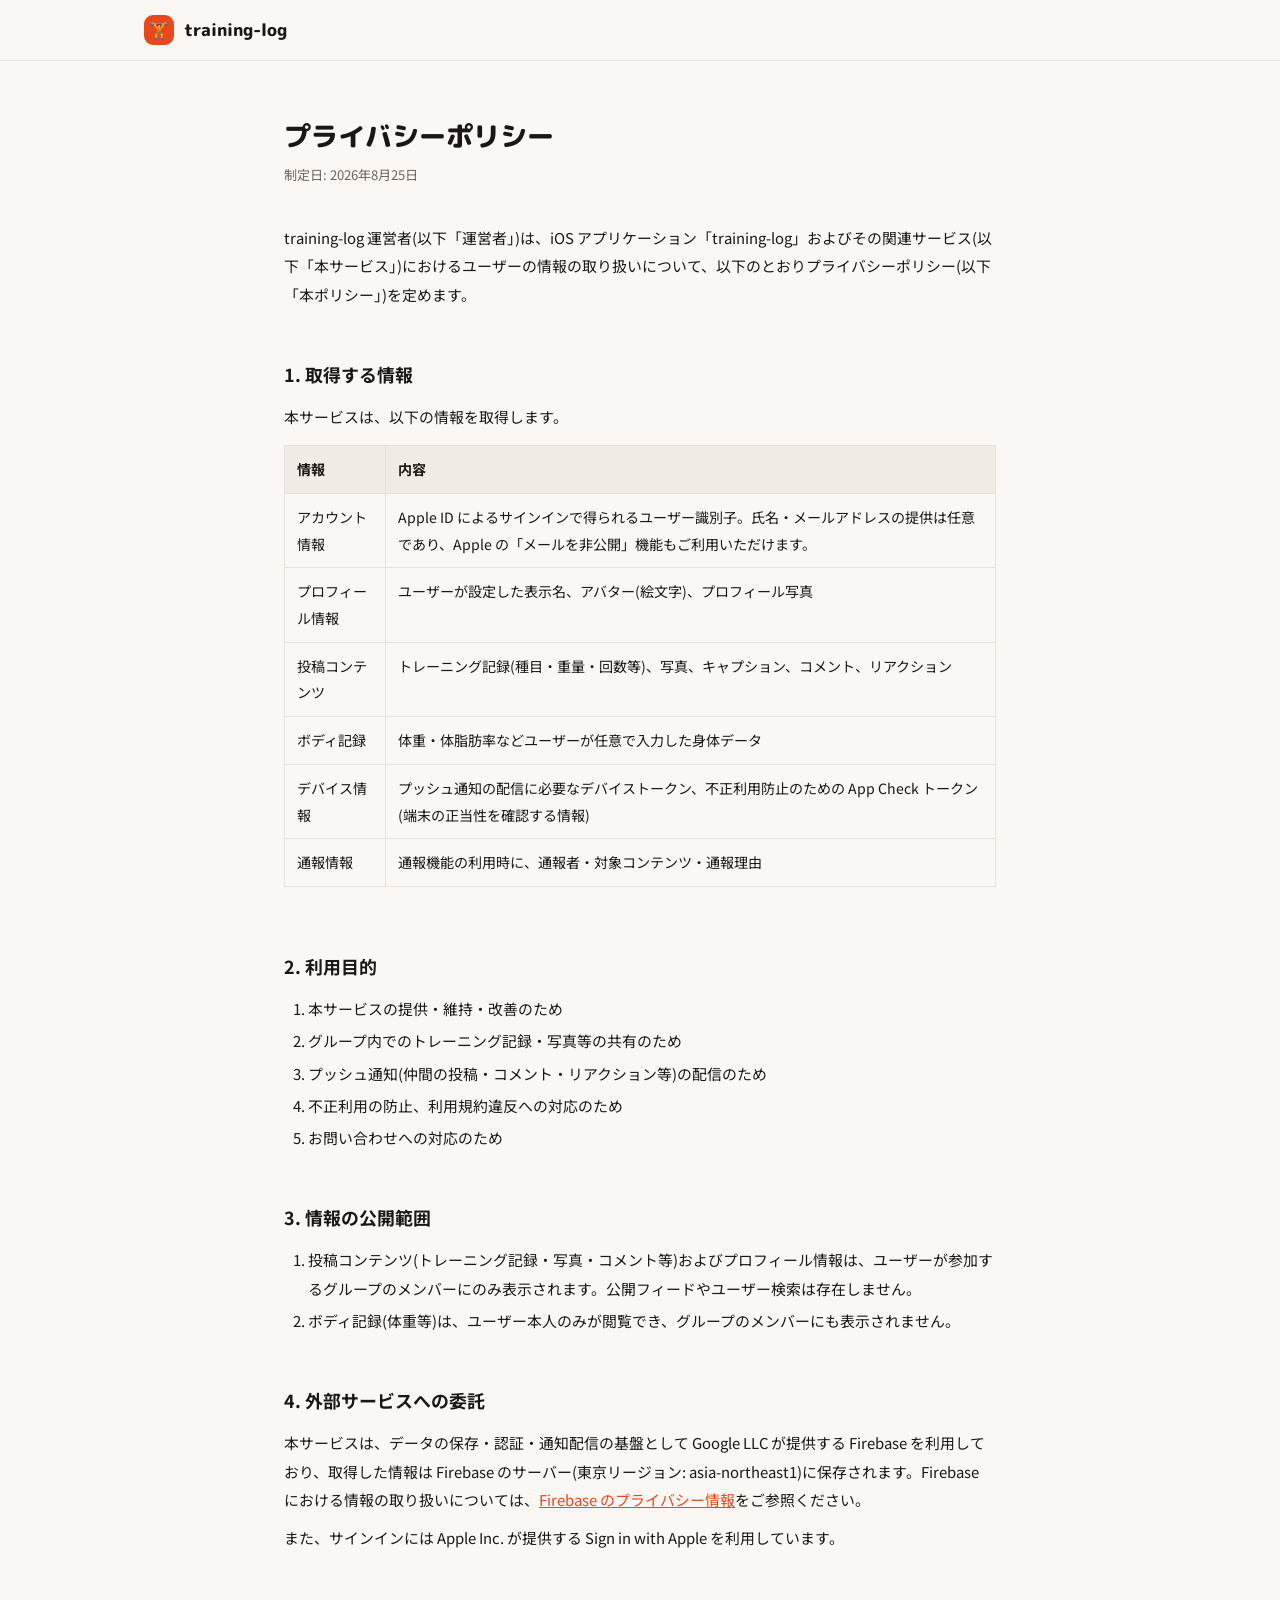
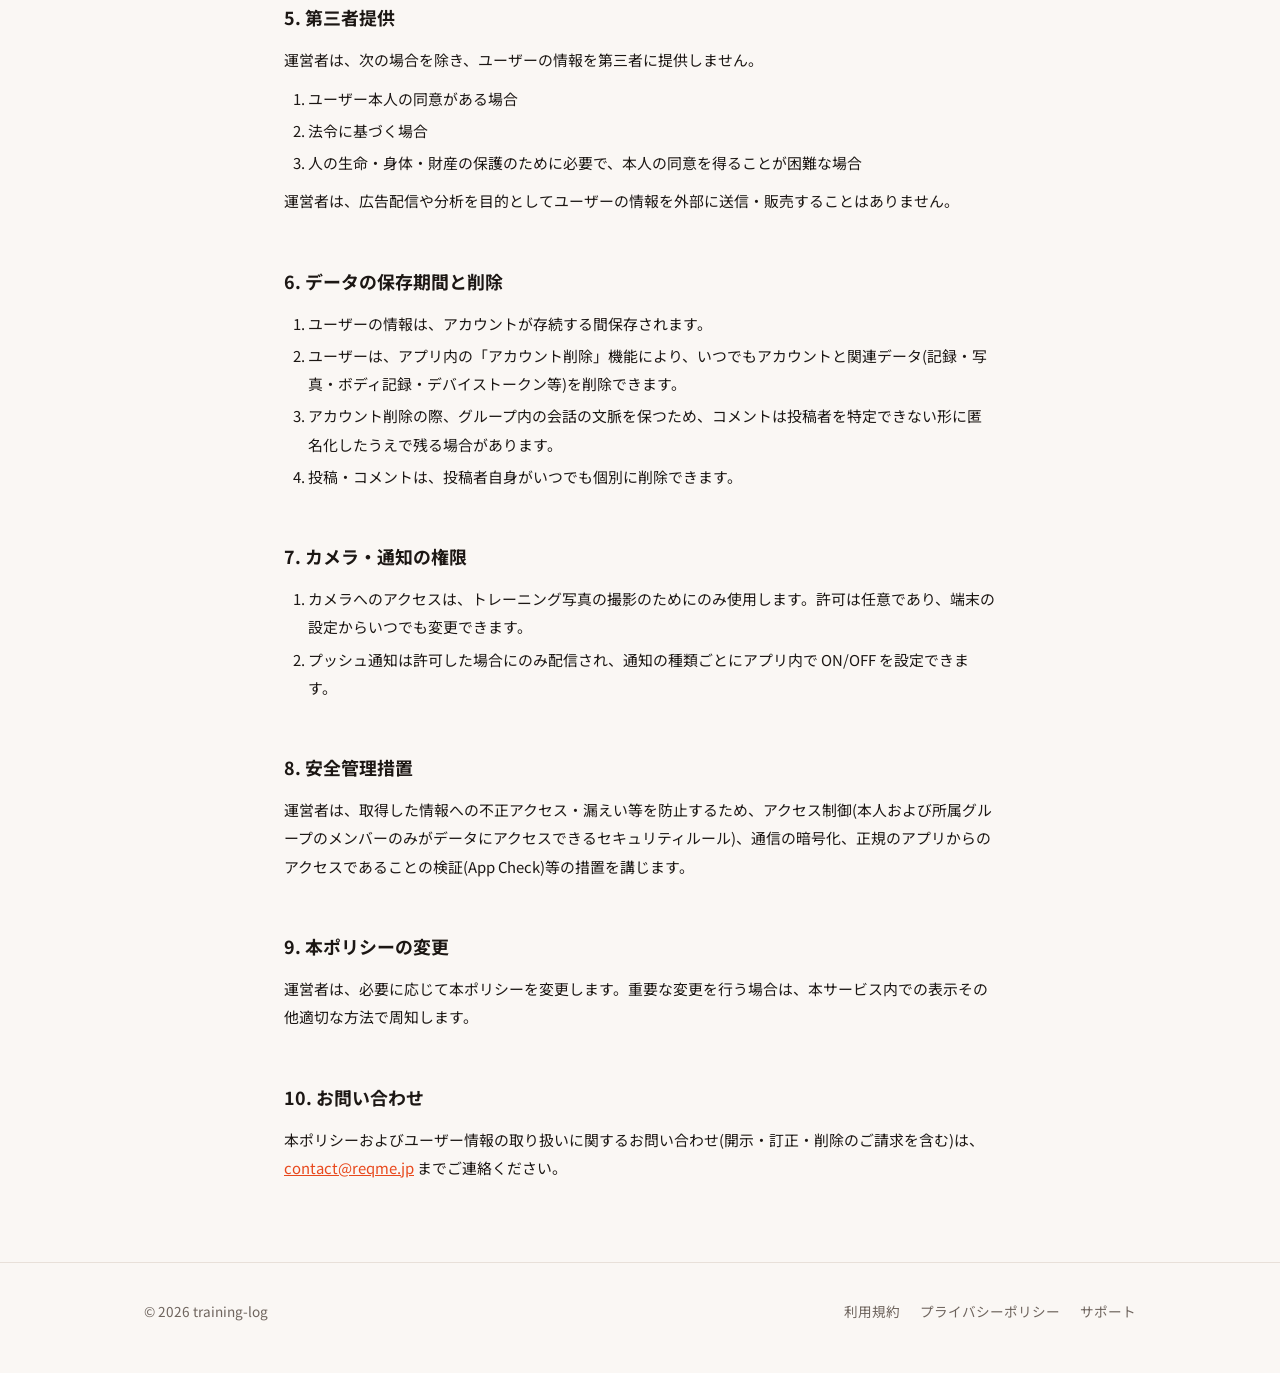
==== privacy.html @ 5a1de914 "training-log マーケティングサイト(LP・利用規約・プライバシーポリシー・サポート) Co-Authored-By: Claude Fable 5 <noreply@anthropic.c" ====
<!DOCTYPE html>
<html lang="ja">
<head>
<meta charset="UTF-8">
<meta name="viewport" content="width=device-width, initial-scale=1.0">
<title>プライバシーポリシー — training-log</title>
<meta name="robots" content="noindex">
<link rel="preconnect" href="https://fonts.googleapis.com">
<link rel="preconnect" href="https://fonts.gstatic.com" crossorigin>
<link rel="stylesheet" href="https://fonts.googleapis.com/css2?family=M+PLUS+Rounded+1c:wght@700;800&family=Noto+Sans+JP:wght@400;500;700&display=swap">
<link rel="stylesheet" href="assets/style.css">
<link rel="icon" href="data:image/svg+xml,<svg xmlns='http://www.w3.org/2000/svg' viewBox='0 0 100 100'><text y='.9em' font-size='90'>🔥</text></svg>">
</head>
<body>

<header class="site-header">
  <div class="wrap">
    <a class="brand" href="./">
      <span class="brand-mark">🏋️</span>
      training-log
    </a>
  </div>
</header>

<main class="doc">
  <h1 class="display">プライバシーポリシー</h1>
  <p class="doc-date">制定日: 2026年8月25日</p>

  <p>training-log 運営者(以下「運営者」)は、iOS アプリケーション「training-log」およびその関連サービス(以下「本サービス」)におけるユーザーの情報の取り扱いについて、以下のとおりプライバシーポリシー(以下「本ポリシー」)を定めます。</p>

  <h2>1. 取得する情報</h2>
  <p>本サービスは、以下の情報を取得します。</p>
  <div class="table-scroll">
    <table>
      <tr><th>情報</th><th>内容</th></tr>
      <tr><td>アカウント情報</td><td>Apple ID によるサインインで得られるユーザー識別子。氏名・メールアドレスの提供は任意であり、Apple の「メールを非公開」機能もご利用いただけます。</td></tr>
      <tr><td>プロフィール情報</td><td>ユーザーが設定した表示名、アバター(絵文字)、プロフィール写真</td></tr>
      <tr><td>投稿コンテンツ</td><td>トレーニング記録(種目・重量・回数等)、写真、キャプション、コメント、リアクション</td></tr>
      <tr><td>ボディ記録</td><td>体重・体脂肪率などユーザーが任意で入力した身体データ</td></tr>
      <tr><td>デバイス情報</td><td>プッシュ通知の配信に必要なデバイストークン、不正利用防止のための App Check トークン(端末の正当性を確認する情報)</td></tr>
      <tr><td>通報情報</td><td>通報機能の利用時に、通報者・対象コンテンツ・通報理由</td></tr>
    </table>
  </div>

  <h2>2. 利用目的</h2>
  <ol>
    <li>本サービスの提供・維持・改善のため</li>
    <li>グループ内でのトレーニング記録・写真等の共有のため</li>
    <li>プッシュ通知(仲間の投稿・コメント・リアクション等)の配信のため</li>
    <li>不正利用の防止、利用規約違反への対応のため</li>
    <li>お問い合わせへの対応のため</li>
  </ol>

  <h2>3. 情報の公開範囲</h2>
  <ol>
    <li>投稿コンテンツ(トレーニング記録・写真・コメント等)およびプロフィール情報は、ユーザーが参加するグループのメンバーにのみ表示されます。公開フィードやユーザー検索は存在しません。</li>
    <li>ボディ記録(体重等)は、ユーザー本人のみが閲覧でき、グループのメンバーにも表示されません。</li>
  </ol>

  <h2>4. 外部サービスへの委託</h2>
  <p>本サービスは、データの保存・認証・通知配信の基盤として Google LLC が提供する Firebase を利用しており、取得した情報は Firebase のサーバー(東京リージョン: asia-northeast1)に保存されます。Firebase における情報の取り扱いについては、<a href="https://firebase.google.com/support/privacy" target="_blank" rel="noopener">Firebase のプライバシー情報</a>をご参照ください。</p>
  <p>また、サインインには Apple Inc. が提供する Sign in with Apple を利用しています。</p>

  <h2>5. 第三者提供</h2>
  <p>運営者は、次の場合を除き、ユーザーの情報を第三者に提供しません。</p>
  <ol>
    <li>ユーザー本人の同意がある場合</li>
    <li>法令に基づく場合</li>
    <li>人の生命・身体・財産の保護のために必要で、本人の同意を得ることが困難な場合</li>
  </ol>
  <p>運営者は、広告配信や分析を目的としてユーザーの情報を外部に送信・販売することはありません。</p>

  <h2>6. データの保存期間と削除</h2>
  <ol>
    <li>ユーザーの情報は、アカウントが存続する間保存されます。</li>
    <li>ユーザーは、アプリ内の「アカウント削除」機能により、いつでもアカウントと関連データ(記録・写真・ボディ記録・デバイストークン等)を削除できます。</li>
    <li>アカウント削除の際、グループ内の会話の文脈を保つため、コメントは投稿者を特定できない形に匿名化したうえで残る場合があります。</li>
    <li>投稿・コメントは、投稿者自身がいつでも個別に削除できます。</li>
  </ol>

  <h2>7. カメラ・通知の権限</h2>
  <ol>
    <li>カメラへのアクセスは、トレーニング写真の撮影のためにのみ使用します。許可は任意であり、端末の設定からいつでも変更できます。</li>
    <li>プッシュ通知は許可した場合にのみ配信され、通知の種類ごとにアプリ内で ON/OFF を設定できます。</li>
  </ol>

  <h2>8. 安全管理措置</h2>
  <p>運営者は、取得した情報への不正アクセス・漏えい等を防止するため、アクセス制御(本人および所属グループのメンバーのみがデータにアクセスできるセキュリティルール)、通信の暗号化、正規のアプリからのアクセスであることの検証(App Check)等の措置を講じます。</p>

  <h2>9. 本ポリシーの変更</h2>
  <p>運営者は、必要に応じて本ポリシーを変更します。重要な変更を行う場合は、本サービス内での表示その他適切な方法で周知します。</p>

  <h2>10. お問い合わせ</h2>
  <p>本ポリシーおよびユーザー情報の取り扱いに関するお問い合わせ(開示・訂正・削除のご請求を含む)は、<a href="mailto:contact@reqme.jp">contact@reqme.jp</a> までご連絡ください。</p>
</main>

<footer class="site-footer">
  <div class="wrap">
    <span>© 2026 training-log</span>
    <nav class="footer-links" aria-label="フッター">
      <a href="terms.html">利用規約</a>
      <a href="privacy.html">プライバシーポリシー</a>
      <a href="support.html">サポート</a>
    </nav>
  </div>
</footer>

</body>
</html>
---- assets/style.css ----
/* training-log site — shared styles
   Palette: 温かみのあるニュートラル + 炎のオレンジ(継続の🔥)を一点投入 */
:root {
  --bg: #FAF7F4;
  --surface: #FFFFFF;
  --surface-hi: #F1EBE5;
  --ink: #1C1714;
  --muted: #6E645D;
  --line: #E8E0D9;
  --ember: #E8481C;
  --ember-soft: #FBE9E2;
  --shadow: 0 2px 24px rgba(28, 23, 20, 0.08);
}
@media (prefers-color-scheme: dark) {
  :root:not([data-theme="light"]) {
    --bg: #141110;
    --surface: #1E1917;
    --surface-hi: #292220;
    --ink: #F5EFE9;
    --muted: #A69B92;
    --line: #2E2724;
    --ember: #FF6A3D;
    --ember-soft: #33201A;
    --shadow: 0 2px 24px rgba(0, 0, 0, 0.35);
  }
}
:root[data-theme="dark"] {
  --bg: #141110;
  --surface: #1E1917;
  --surface-hi: #292220;
  --ink: #F5EFE9;
  --muted: #A69B92;
  --line: #2E2724;
  --ember: #FF6A3D;
  --ember-soft: #33201A;
  --shadow: 0 2px 24px rgba(0, 0, 0, 0.35);
}

* { margin: 0; padding: 0; box-sizing: border-box; }
html { scroll-behavior: smooth; }
@media (prefers-reduced-motion: reduce) {
  html { scroll-behavior: auto; }
  *, *::before, *::after { animation: none !important; transition: none !important; }
}

body {
  background: var(--bg);
  color: var(--ink);
  font-family: "Noto Sans JP", "Hiragino Sans", "Yu Gothic", sans-serif;
  font-size: 16px;
  line-height: 1.9;
  -webkit-font-smoothing: antialiased;
}

.display {
  font-family: "M PLUS Rounded 1c", "Hiragino Maru Gothic ProN", "Noto Sans JP", sans-serif;
  font-weight: 800;
  line-height: 1.4;
  text-wrap: balance;
}

.wrap { max-width: 1040px; margin: 0 auto; padding: 0 24px; }

/* ---- header ---- */
.site-header {
  position: sticky; top: 0; z-index: 10;
  background: color-mix(in srgb, var(--bg) 88%, transparent);
  backdrop-filter: blur(12px);
  border-bottom: 1px solid var(--line);
}
.site-header .wrap {
  display: flex; align-items: center; justify-content: space-between;
  height: 60px;
}
.brand {
  display: flex; align-items: center; gap: 10px;
  font-family: "M PLUS Rounded 1c", sans-serif;
  font-weight: 800; font-size: 1.05rem;
  color: var(--ink); text-decoration: none;
}
.brand-mark {
  width: 30px; height: 30px; border-radius: 9px;
  background: var(--ember); color: #FFF;
  display: grid; place-items: center; font-size: 16px;
}
.site-nav { display: flex; gap: 22px; }
.site-nav a {
  color: var(--muted); text-decoration: none;
  font-size: 0.88rem; font-weight: 500;
}
.site-nav a:hover, .site-nav a:focus-visible { color: var(--ember); }
a:focus-visible { outline: 2px solid var(--ember); outline-offset: 3px; border-radius: 4px; }

/* ---- hero ---- */
.hero { padding: 72px 0 40px; overflow: hidden; }
.hero .wrap {
  display: grid; grid-template-columns: 1fr 340px;
  gap: 48px; align-items: center;
}
.hero-eyebrow {
  display: inline-flex; align-items: center; gap: 8px;
  background: var(--ember-soft); color: var(--ember);
  font-size: 0.8rem; font-weight: 700;
  padding: 6px 14px; border-radius: 999px;
  margin-bottom: 20px;
}
.hero h1 {
  font-size: clamp(2rem, 5vw, 3.1rem);
  letter-spacing: 0.01em;
  margin-bottom: 18px;
}
.hero h1 .em { color: var(--ember); }
.hero-lead {
  color: var(--muted); max-width: 34em;
  margin-bottom: 28px;
}
.hero-cta { display: flex; align-items: center; gap: 16px; flex-wrap: wrap; }
.badge-soon {
  display: inline-flex; flex-direction: column; justify-content: center;
  border: 1.5px solid var(--ink); border-radius: 12px;
  padding: 8px 18px; line-height: 1.3;
}
.badge-soon .small { font-size: 0.68rem; color: var(--muted); }
.badge-soon .big { font-weight: 700; font-size: 1.02rem; }
.hero-note { font-size: 0.8rem; color: var(--muted); }

/* ---- phone mockup ---- */
.phone {
  width: 300px; margin: 0 auto;
  background: var(--surface);
  border: 1px solid var(--line);
  border-radius: 40px;
  padding: 18px 14px 22px;
  box-shadow: var(--shadow);
}
.phone-top {
  display: flex; justify-content: space-between; align-items: center;
  padding: 2px 8px 12px;
}
.streak-chip {
  display: inline-flex; align-items: center; gap: 4px;
  background: var(--ember-soft); color: var(--ember);
  font-weight: 800; font-size: 0.78rem;
  font-family: "M PLUS Rounded 1c", sans-serif;
  padding: 4px 10px; border-radius: 999px;
}
.phone-title { font-weight: 700; font-size: 0.85rem; color: var(--muted); }
.feed-card {
  background: var(--surface-hi);
  border-radius: 18px; padding: 12px;
}
.feed-head { display: flex; align-items: center; gap: 8px; margin-bottom: 10px; }
.feed-avatar {
  width: 32px; height: 32px; border-radius: 50%;
  background: var(--surface); border: 1px solid var(--line);
  display: grid; place-items: center; font-size: 16px;
}
.feed-name { font-weight: 700; font-size: 0.82rem; line-height: 1.3; }
.feed-time { font-size: 0.68rem; color: var(--muted); }
.feed-photo {
  border-radius: 12px; height: 150px;
  background: linear-gradient(140deg, #2E2724 0%, #4A3A31 55%, #6E4A35 100%);
  display: grid; place-items: center;
  color: #F5EFE9; font-size: 40px;
  margin-bottom: 10px;
}
.feed-menu { display: flex; flex-wrap: wrap; gap: 6px; margin-bottom: 10px; }
.chip {
  background: var(--surface); border: 1px solid var(--line);
  font-size: 0.68rem; font-weight: 600;
  padding: 3px 9px; border-radius: 999px;
  font-variant-numeric: tabular-nums;
}
.feed-foot { display: flex; gap: 14px; font-size: 0.78rem; color: var(--muted); }
.feed-foot .like { color: var(--ember); font-weight: 700; }

/* ---- sections ---- */
.section { padding: 64px 0; }
.section + .section { border-top: 1px solid var(--line); }
.section-eyebrow {
  color: var(--ember); font-weight: 800; font-size: 0.8rem;
  letter-spacing: 0.12em; text-transform: uppercase;
  font-family: "M PLUS Rounded 1c", sans-serif;
  margin-bottom: 10px;
}
.section h2 { font-size: clamp(1.4rem, 3vw, 1.9rem); margin-bottom: 14px; }
.section-lead { color: var(--muted); max-width: 40em; margin-bottom: 36px; }

.cards { display: grid; grid-template-columns: repeat(3, 1fr); gap: 20px; }
.card {
  background: var(--surface); border: 1px solid var(--line);
  border-radius: 18px; padding: 26px 22px;
}
.card-icon {
  width: 44px; height: 44px; border-radius: 13px;
  background: var(--ember-soft);
  display: grid; place-items: center; font-size: 22px;
  margin-bottom: 14px;
}
.card h3 { font-size: 1.02rem; margin-bottom: 8px; }
.card p { font-size: 0.88rem; color: var(--muted); line-height: 1.8; }

.feature-list { display: grid; grid-template-columns: repeat(2, 1fr); gap: 14px 28px; }
.feature {
  display: flex; gap: 12px; align-items: flex-start;
  background: var(--surface); border: 1px solid var(--line);
  border-radius: 14px; padding: 16px 18px;
}
.feature .f-icon { font-size: 20px; line-height: 1.6; }
.feature h4 { font-size: 0.92rem; margin-bottom: 2px; }
.feature p { font-size: 0.82rem; color: var(--muted); line-height: 1.7; }

/* ---- philosophy ---- */
.philosophy {
  background: var(--surface);
  border: 1px solid var(--line);
  border-radius: 24px;
  padding: 44px 40px;
  display: grid; grid-template-columns: 1fr 1fr; gap: 36px;
}
.philosophy h2 { margin-bottom: 14px; }
.philosophy p { color: var(--muted); font-size: 0.92rem; }
.no-list { list-style: none; display: grid; gap: 10px; }
.no-list li {
  display: flex; gap: 10px; align-items: baseline;
  font-size: 0.92rem; font-weight: 500;
}
.no-list .x { color: var(--ember); font-weight: 800; }

/* ---- FAQ ---- */
.faq { max-width: 720px; }
.faq details {
  border-bottom: 1px solid var(--line);
  padding: 4px 0;
}
.faq summary {
  cursor: pointer; font-weight: 700; font-size: 0.95rem;
  padding: 14px 0; list-style: none;
  display: flex; justify-content: space-between; align-items: center; gap: 12px;
}
.faq summary::-webkit-details-marker { display: none; }
.faq summary::after { content: "+"; color: var(--ember); font-weight: 800; font-size: 1.1rem; }
.faq details[open] summary::after { content: "−"; }
.faq .a { color: var(--muted); font-size: 0.9rem; padding: 0 0 16px; }

/* ---- footer ---- */
.site-footer {
  border-top: 1px solid var(--line);
  padding: 36px 0 48px;
  font-size: 0.85rem; color: var(--muted);
}
.site-footer .wrap {
  display: flex; justify-content: space-between; align-items: center;
  gap: 18px; flex-wrap: wrap;
}
.footer-links { display: flex; gap: 20px; flex-wrap: wrap; }
.footer-links a { color: var(--muted); text-decoration: none; }
.footer-links a:hover { color: var(--ember); }

/* ---- doc pages (terms / privacy / support) ---- */
.doc { max-width: 760px; margin: 0 auto; padding: 56px 24px 80px; }
.doc h1 { font-size: 1.7rem; margin-bottom: 8px; }
.doc .doc-date { color: var(--muted); font-size: 0.82rem; margin-bottom: 36px; }
.doc h2 {
  font-size: 1.12rem; margin: 40px 0 12px;
  padding-top: 8px;
}
.doc p, .doc li { font-size: 0.93rem; color: var(--ink); }
.doc p + p { margin-top: 10px; }
.doc ul, .doc ol { padding-left: 1.5em; margin: 10px 0; }
.doc li { margin: 4px 0; }
.doc .muted { color: var(--muted); }
.doc a { color: var(--ember); }
.doc table {
  width: 100%; border-collapse: collapse; margin: 14px 0;
  font-size: 0.88rem;
}
.doc th, .doc td {
  border: 1px solid var(--line); padding: 10px 12px;
  text-align: left; vertical-align: top;
}
.doc th { background: var(--surface-hi); font-weight: 700; white-space: nowrap; }
.table-scroll { overflow-x: auto; }

/* ---- responsive ---- */
@media (max-width: 860px) {
  .hero .wrap { grid-template-columns: 1fr; gap: 40px; }
  .phone { margin: 0 auto; }
  .cards { grid-template-columns: 1fr; }
  .feature-list { grid-template-columns: 1fr; }
  .philosophy { grid-template-columns: 1fr; padding: 32px 24px; }
  .site-nav { display: none; }
}
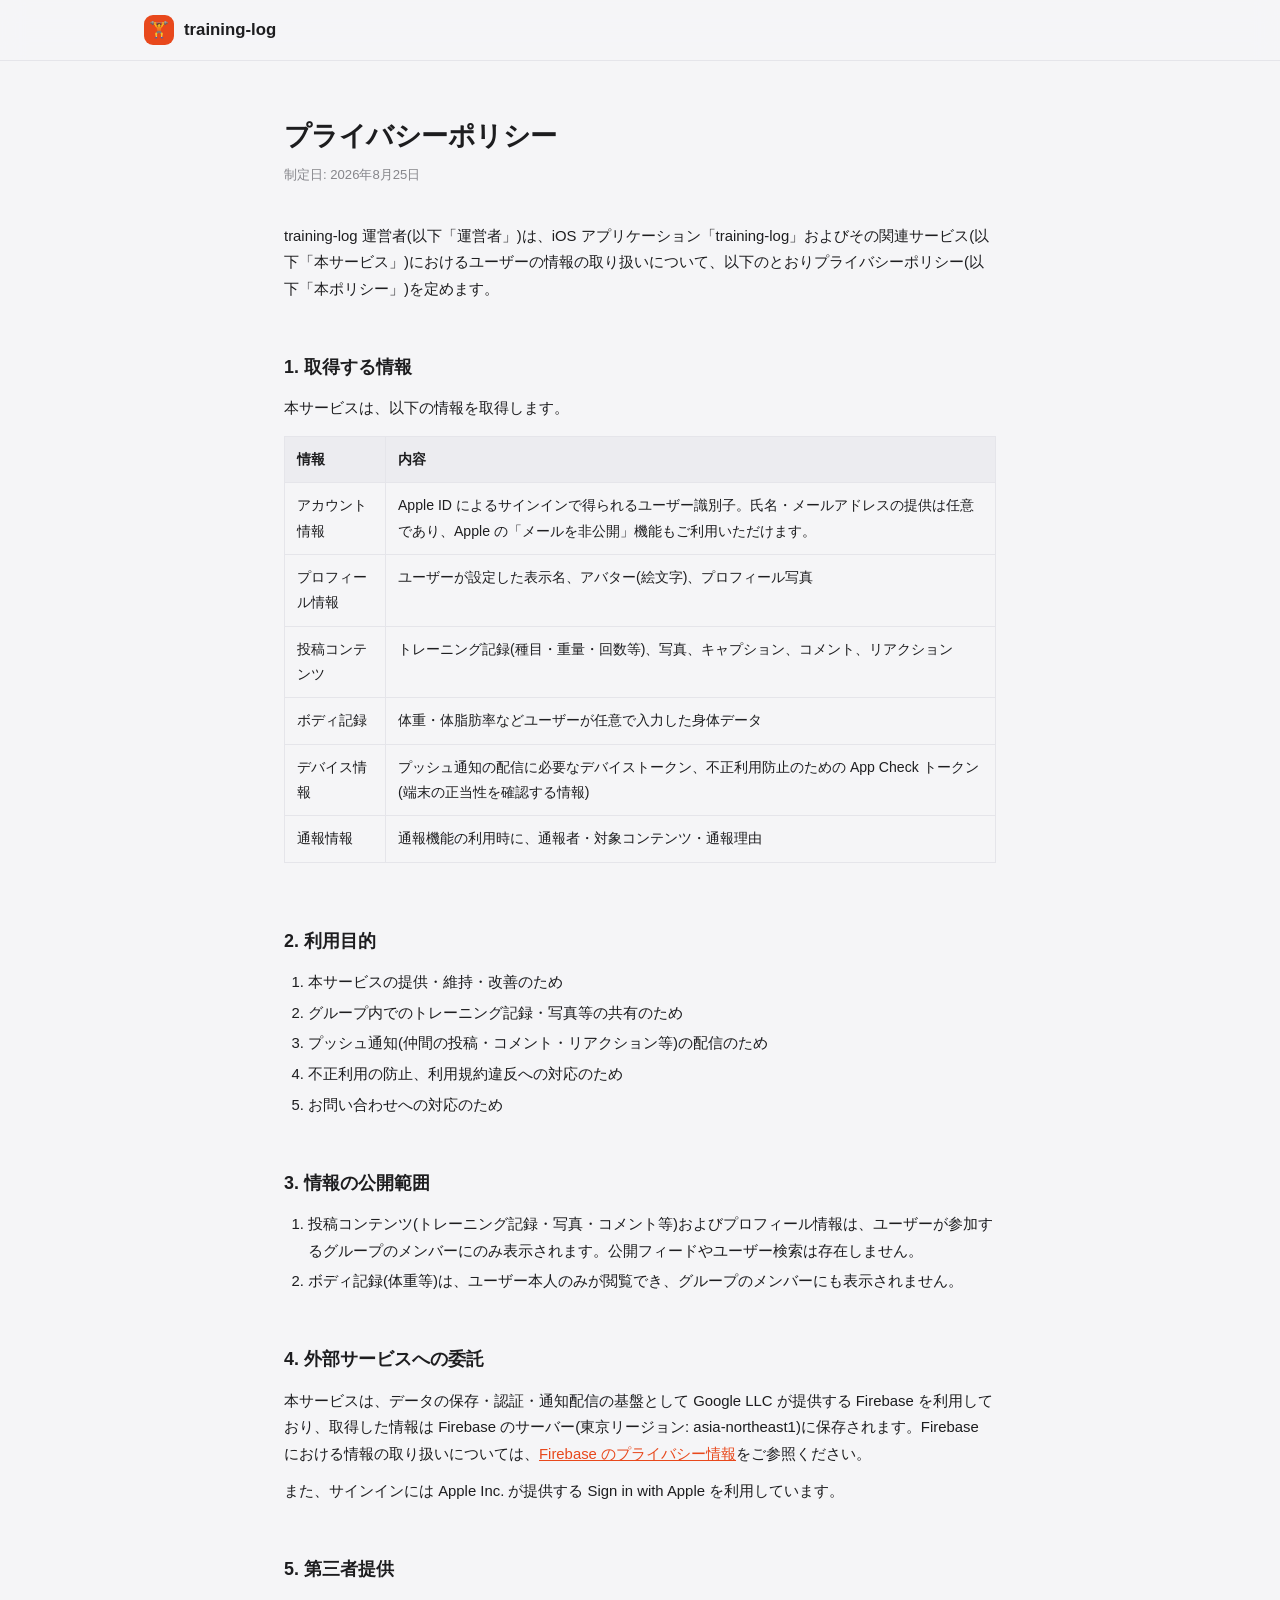
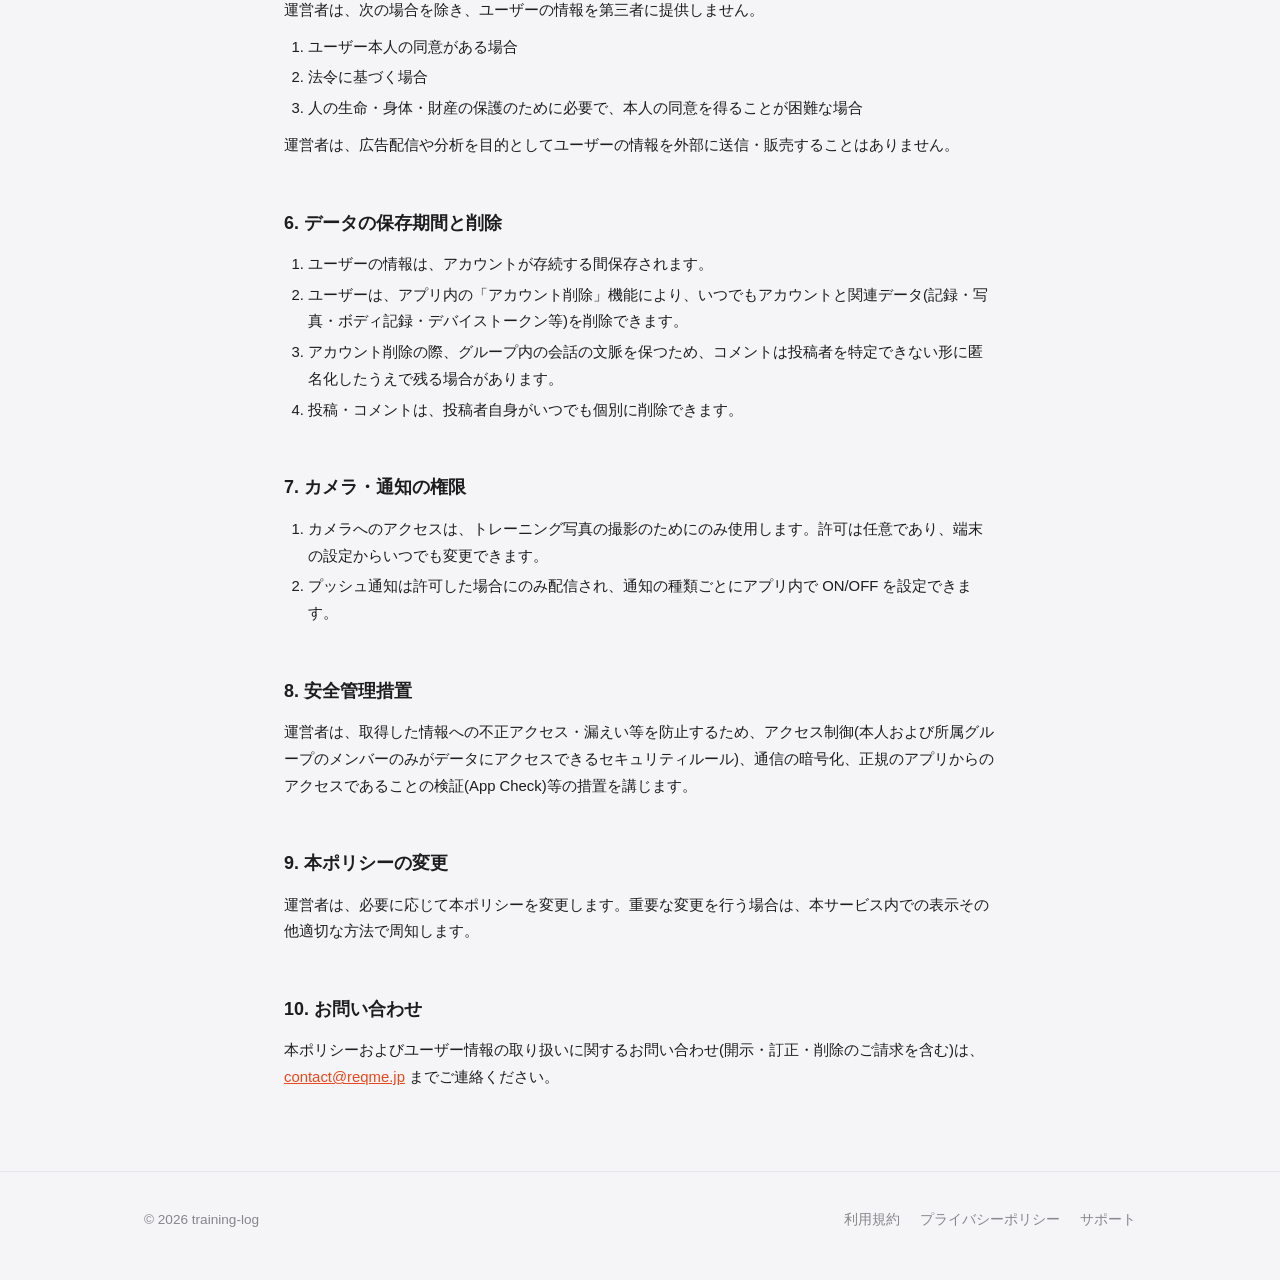
==== commit 5d03e7fa: "LP を pulse-kakeibo 形式のシンプルなサポートハブに変更(マーケティング要素を削除) Co-Authored-By: Claude Fable 5 <noreply@anthropic" ====
--- a/privacy.html
+++ b/privacy.html
@@ -5,11 +5,8 @@
 <meta name="viewport" content="width=device-width, initial-scale=1.0">
 <title>プライバシーポリシー — training-log</title>
 <meta name="robots" content="noindex">
-<link rel="preconnect" href="https://fonts.googleapis.com">
-<link rel="preconnect" href="https://fonts.gstatic.com" crossorigin>
-<link rel="stylesheet" href="https://fonts.googleapis.com/css2?family=M+PLUS+Rounded+1c:wght@700;800&family=Noto+Sans+JP:wght@400;500;700&display=swap">
 <link rel="stylesheet" href="assets/style.css">
-<link rel="icon" href="data:image/svg+xml,<svg xmlns='http://www.w3.org/2000/svg' viewBox='0 0 100 100'><text y='.9em' font-size='90'>🔥</text></svg>">
+<link rel="icon" type="image/png" href="app_icon.png">
 </head>
 <body>
 
--- a/assets/style.css
+++ b/assets/style.css
@@ -1,39 +1,38 @@
-/* training-log site — shared styles
-   Palette: 温かみのあるニュートラル + 炎のオレンジ(継続の🔥)を一点投入 */
+/* training-log site — shared styles (Apple 風ニュートラル + アクセントに炎のオレンジ) */
 :root {
-  --bg: #FAF7F4;
-  --surface: #FFFFFF;
-  --surface-hi: #F1EBE5;
-  --ink: #1C1714;
-  --muted: #6E645D;
-  --line: #E8E0D9;
+  --bg: #f5f5f7;
+  --surface: #ffffff;
+  --surface-hi: #ececf0;
+  --ink: #1d1d1f;
+  --muted: #86868b;
+  --line: #e5e5ea;
   --ember: #E8481C;
-  --ember-soft: #FBE9E2;
-  --shadow: 0 2px 24px rgba(28, 23, 20, 0.08);
+  --ember-soft: #fdeee6;
+  --shadow: 0 1px 3px rgba(0, 0, 0, 0.06);
 }
 @media (prefers-color-scheme: dark) {
   :root:not([data-theme="light"]) {
-    --bg: #141110;
-    --surface: #1E1917;
-    --surface-hi: #292220;
-    --ink: #F5EFE9;
-    --muted: #A69B92;
-    --line: #2E2724;
+    --bg: #161618;
+    --surface: #232326;
+    --surface-hi: #2c2c30;
+    --ink: #f5f5f7;
+    --muted: #98989e;
+    --line: #313135;
     --ember: #FF6A3D;
-    --ember-soft: #33201A;
-    --shadow: 0 2px 24px rgba(0, 0, 0, 0.35);
+    --ember-soft: #3a2a22;
+    --shadow: 0 1px 3px rgba(0, 0, 0, 0.4);
   }
 }
 :root[data-theme="dark"] {
-  --bg: #141110;
-  --surface: #1E1917;
-  --surface-hi: #292220;
-  --ink: #F5EFE9;
-  --muted: #A69B92;
-  --line: #2E2724;
+  --bg: #161618;
+  --surface: #232326;
+  --surface-hi: #2c2c30;
+  --ink: #f5f5f7;
+  --muted: #98989e;
+  --line: #313135;
   --ember: #FF6A3D;
-  --ember-soft: #33201A;
-  --shadow: 0 2px 24px rgba(0, 0, 0, 0.35);
+  --ember-soft: #3a2a22;
+  --shadow: 0 1px 3px rgba(0, 0, 0, 0.4);
 }
 
 * { margin: 0; padding: 0; box-sizing: border-box; }
@@ -46,15 +45,15 @@
 body {
   background: var(--bg);
   color: var(--ink);
-  font-family: "Noto Sans JP", "Hiragino Sans", "Yu Gothic", sans-serif;
+  font-family: -apple-system, BlinkMacSystemFont, "Hiragino Sans", "Hiragino Kaku Gothic ProN", sans-serif;
   font-size: 16px;
-  line-height: 1.9;
+  line-height: 1.8;
   -webkit-font-smoothing: antialiased;
 }
 
 .display {
-  font-family: "M PLUS Rounded 1c", "Hiragino Maru Gothic ProN", "Noto Sans JP", sans-serif;
-  font-weight: 800;
+  font-weight: 700;
+  letter-spacing: -0.02em;
   line-height: 1.4;
   text-wrap: balance;
 }
@@ -74,7 +73,6 @@
 }
 .brand {
   display: flex; align-items: center; gap: 10px;
-  font-family: "M PLUS Rounded 1c", sans-serif;
   font-weight: 800; font-size: 1.05rem;
   color: var(--ink); text-decoration: none;
 }
@@ -141,7 +139,6 @@
   display: inline-flex; align-items: center; gap: 4px;
   background: var(--ember-soft); color: var(--ember);
   font-weight: 800; font-size: 0.78rem;
-  font-family: "M PLUS Rounded 1c", sans-serif;
   padding: 4px 10px; border-radius: 999px;
 }
 .phone-title { font-weight: 700; font-size: 0.85rem; color: var(--muted); }
@@ -180,7 +177,6 @@
 .section-eyebrow {
   color: var(--ember); font-weight: 800; font-size: 0.8rem;
   letter-spacing: 0.12em; text-transform: uppercase;
-  font-family: "M PLUS Rounded 1c", sans-serif;
   margin-bottom: 10px;
 }
 .section h2 { font-size: clamp(1.4rem, 3vw, 1.9rem); margin-bottom: 14px; }
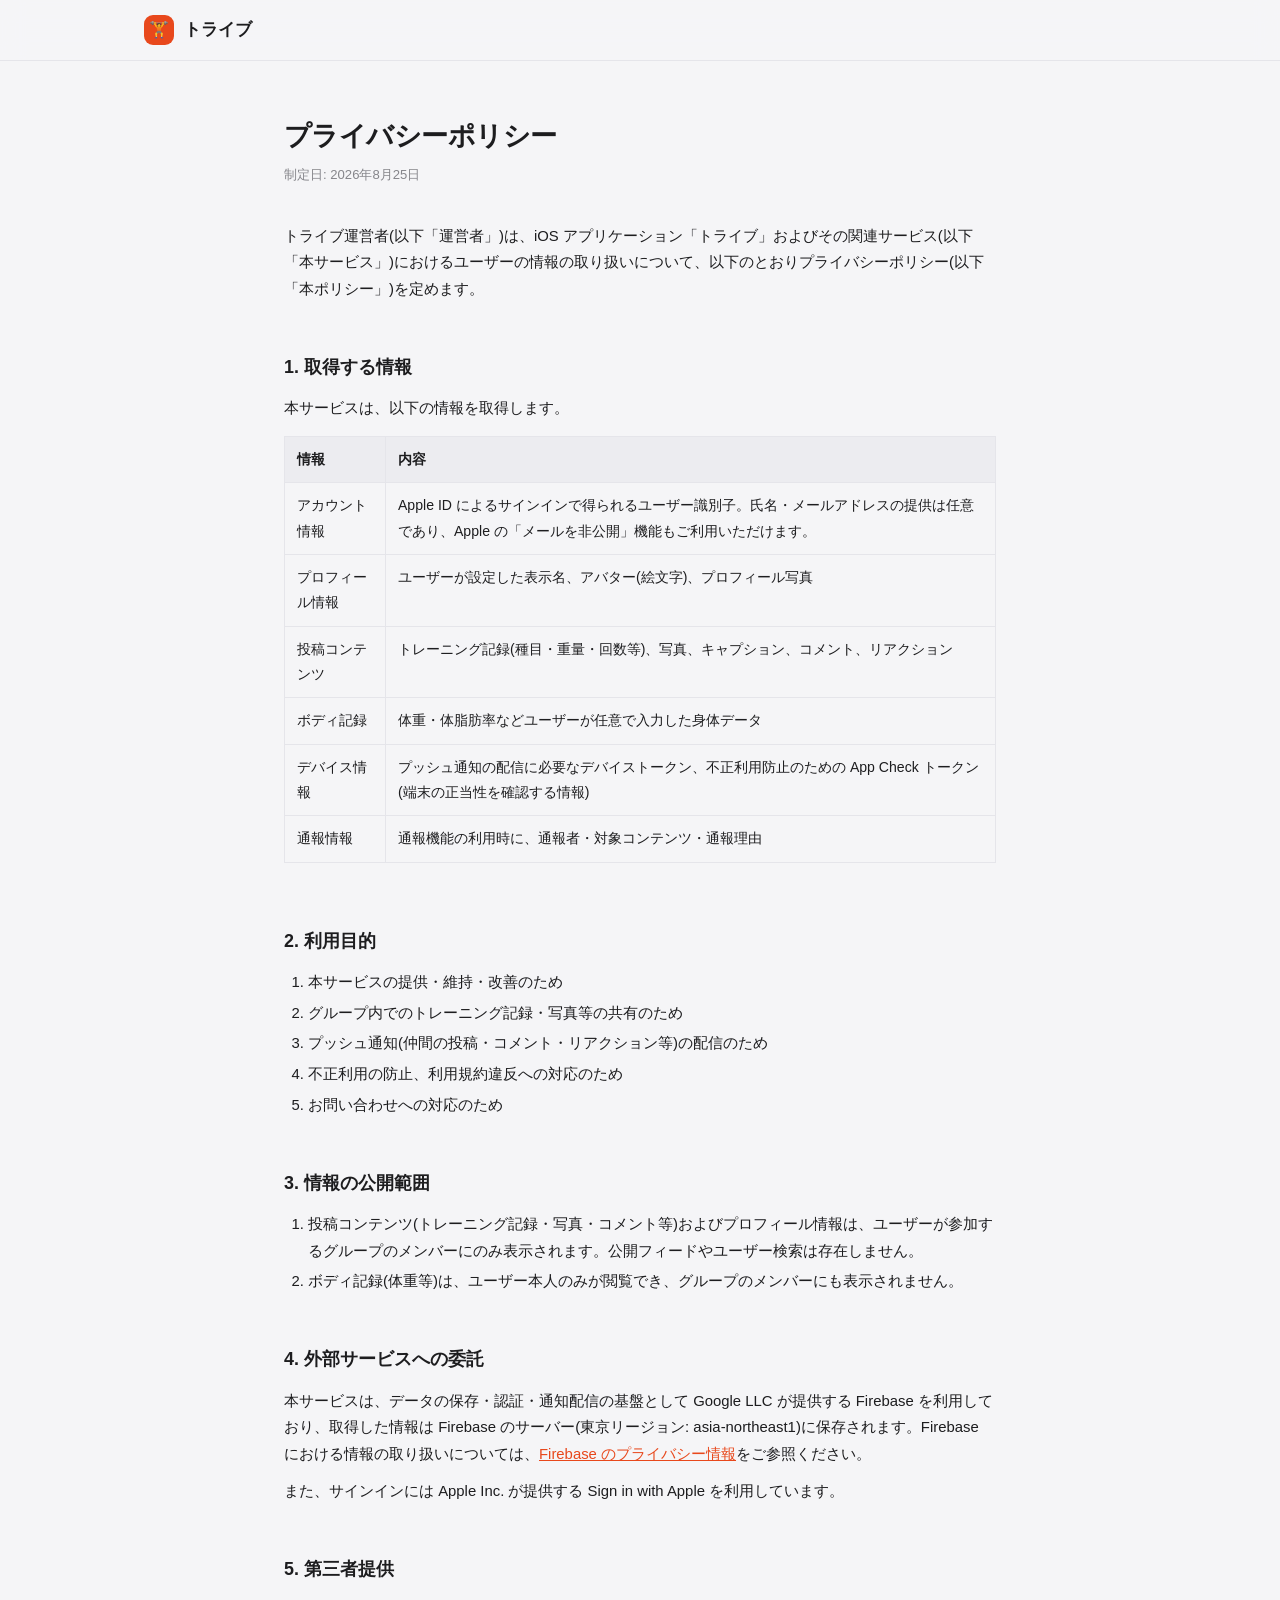
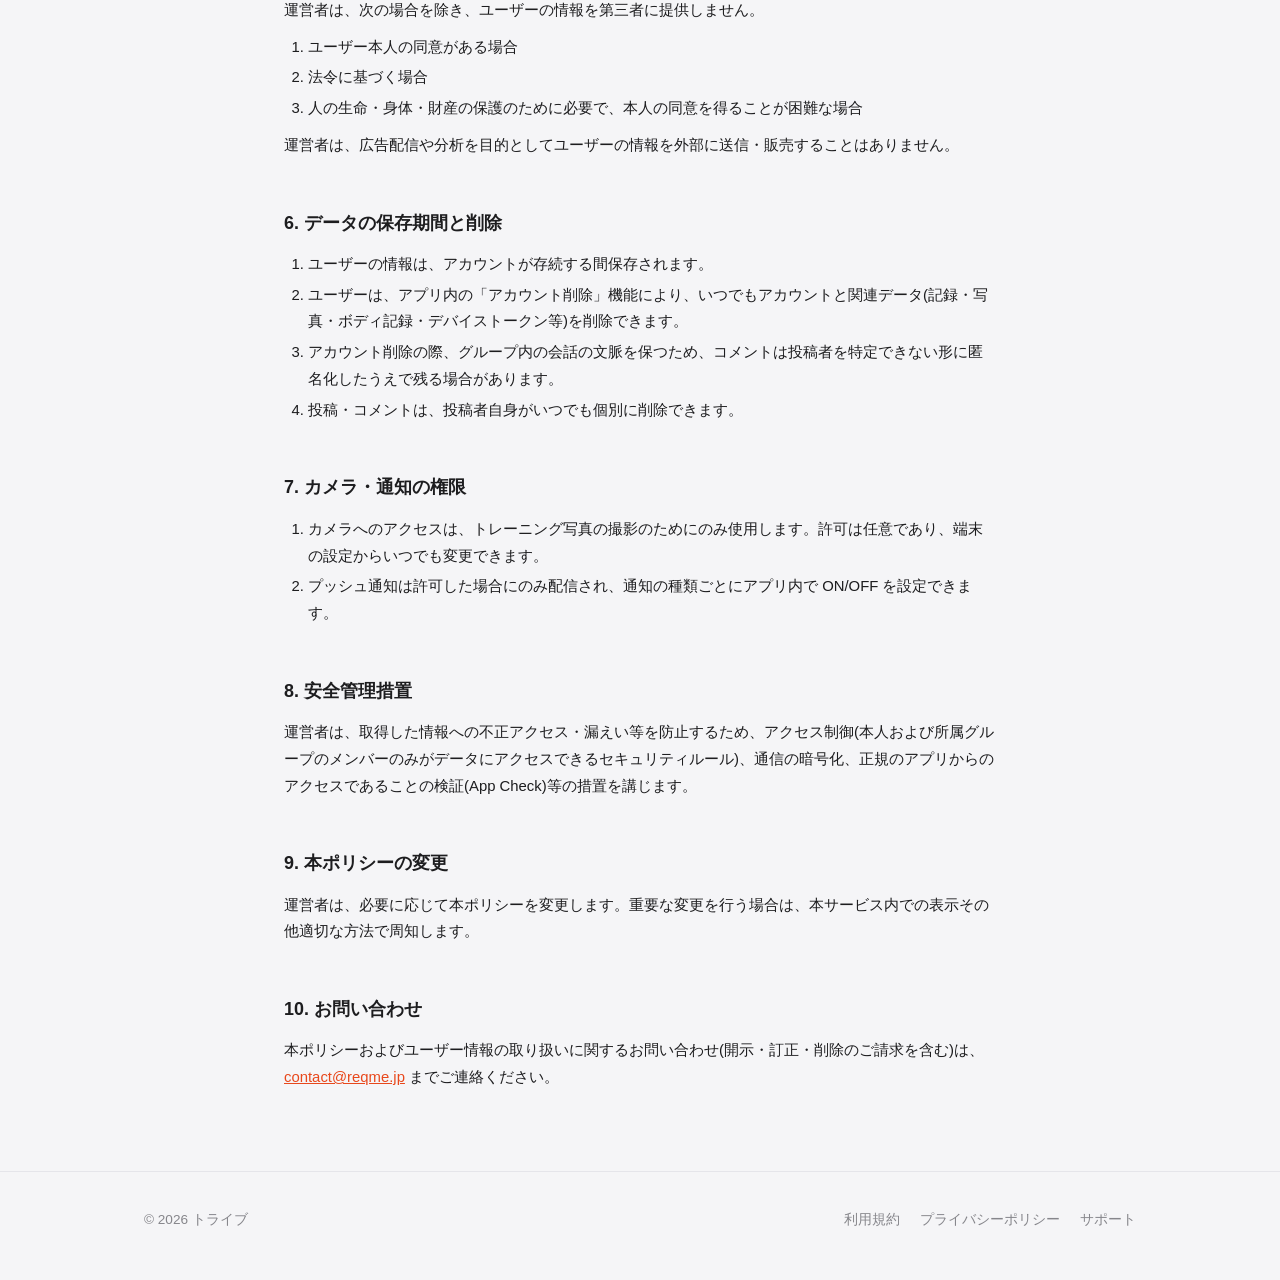
==== commit 7641ac27: "アプリ名を「トライブ」に変更 Co-Authored-By: Claude Fable 5 <noreply@anthropic.com>" ====
--- a/privacy.html
+++ b/privacy.html
@@ -3,7 +3,7 @@
 <head>
 <meta charset="UTF-8">
 <meta name="viewport" content="width=device-width, initial-scale=1.0">
-<title>プライバシーポリシー — training-log</title>
+<title>プライバシーポリシー — トライブ</title>
 <meta name="robots" content="noindex">
 <link rel="stylesheet" href="assets/style.css">
 <link rel="icon" type="image/png" href="app_icon.png">
@@ -14,7 +14,7 @@
   <div class="wrap">
     <a class="brand" href="./">
       <span class="brand-mark">🏋️</span>
-      training-log
+      トライブ
     </a>
   </div>
 </header>
@@ -23,7 +23,7 @@
   <h1 class="display">プライバシーポリシー</h1>
   <p class="doc-date">制定日: 2026年8月25日</p>
 
-  <p>training-log 運営者(以下「運営者」)は、iOS アプリケーション「training-log」およびその関連サービス(以下「本サービス」)におけるユーザーの情報の取り扱いについて、以下のとおりプライバシーポリシー(以下「本ポリシー」)を定めます。</p>
+  <p>トライブ運営者(以下「運営者」)は、iOS アプリケーション「トライブ」およびその関連サービス(以下「本サービス」)におけるユーザーの情報の取り扱いについて、以下のとおりプライバシーポリシー(以下「本ポリシー」)を定めます。</p>
 
   <h2>1. 取得する情報</h2>
   <p>本サービスは、以下の情報を取得します。</p>
@@ -93,7 +93,7 @@
 
 <footer class="site-footer">
   <div class="wrap">
-    <span>© 2026 training-log</span>
+    <span>© 2026 トライブ</span>
     <nav class="footer-links" aria-label="フッター">
       <a href="terms.html">利用規約</a>
       <a href="privacy.html">プライバシーポリシー</a>
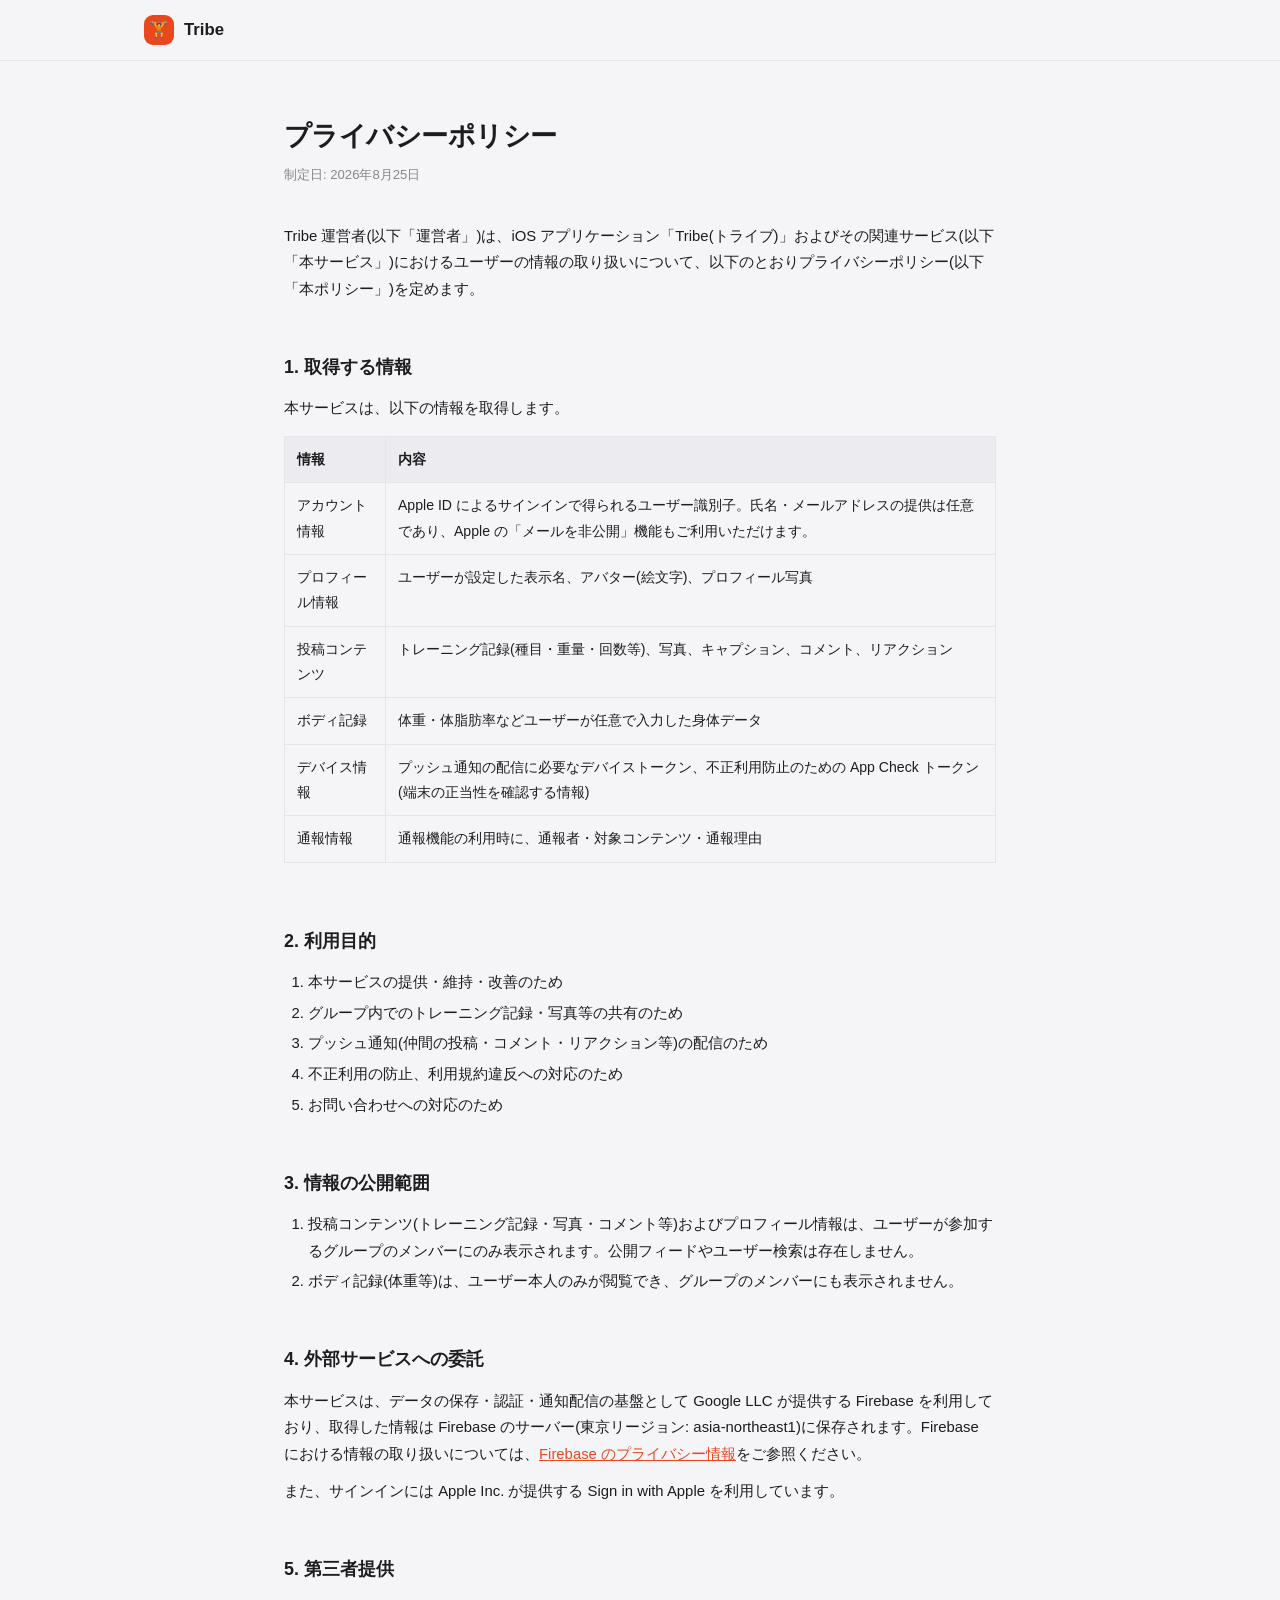
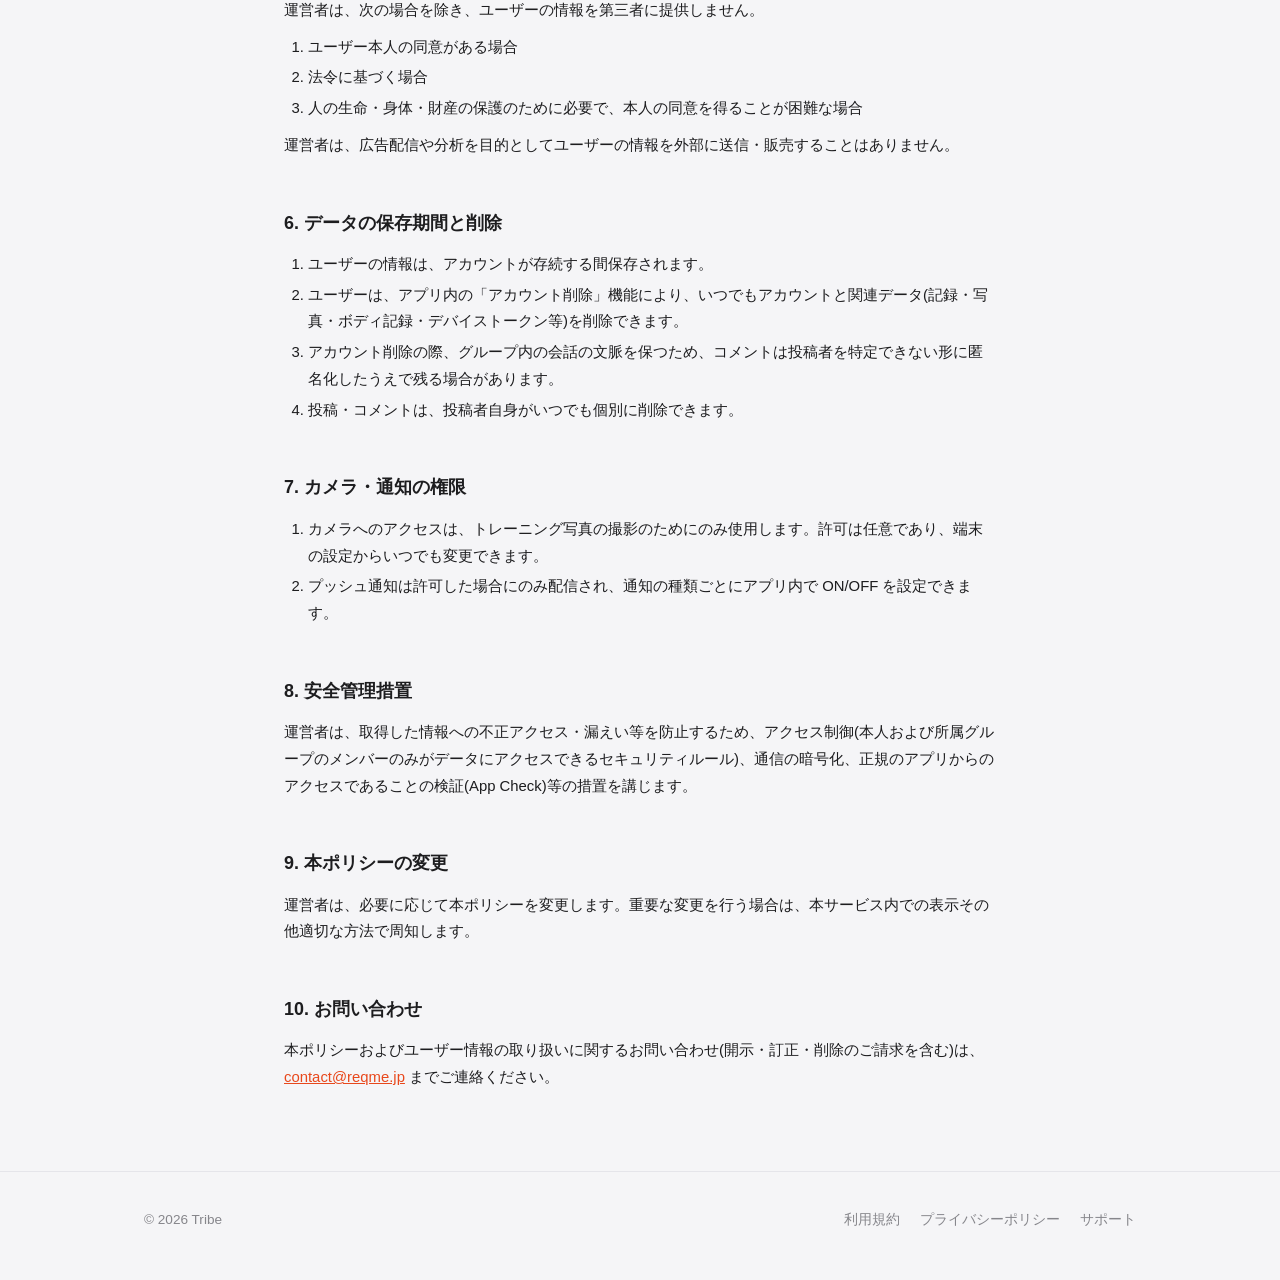
==== commit 5354baab: "正式名称を Tribe(トライブ) 表記に統一 Co-Authored-By: Claude Fable 5 <noreply@anthropic.com>" ====
--- a/privacy.html
+++ b/privacy.html
@@ -3,7 +3,7 @@
 <head>
 <meta charset="UTF-8">
 <meta name="viewport" content="width=device-width, initial-scale=1.0">
-<title>プライバシーポリシー — トライブ</title>
+<title>プライバシーポリシー — Tribe</title>
 <meta name="robots" content="noindex">
 <link rel="stylesheet" href="assets/style.css">
 <link rel="icon" type="image/png" href="app_icon.png">
@@ -14,7 +14,7 @@
   <div class="wrap">
     <a class="brand" href="./">
       <span class="brand-mark">🏋️</span>
-      トライブ
+      Tribe
     </a>
   </div>
 </header>
@@ -23,7 +23,7 @@
   <h1 class="display">プライバシーポリシー</h1>
   <p class="doc-date">制定日: 2026年8月25日</p>
 
-  <p>トライブ運営者(以下「運営者」)は、iOS アプリケーション「トライブ」およびその関連サービス(以下「本サービス」)におけるユーザーの情報の取り扱いについて、以下のとおりプライバシーポリシー(以下「本ポリシー」)を定めます。</p>
+  <p>Tribe 運営者(以下「運営者」)は、iOS アプリケーション「Tribe(トライブ)」およびその関連サービス(以下「本サービス」)におけるユーザーの情報の取り扱いについて、以下のとおりプライバシーポリシー(以下「本ポリシー」)を定めます。</p>
 
   <h2>1. 取得する情報</h2>
   <p>本サービスは、以下の情報を取得します。</p>
@@ -93,7 +93,7 @@
 
 <footer class="site-footer">
   <div class="wrap">
-    <span>© 2026 トライブ</span>
+    <span>© 2026 Tribe</span>
     <nav class="footer-links" aria-label="フッター">
       <a href="terms.html">利用規約</a>
       <a href="privacy.html">プライバシーポリシー</a>
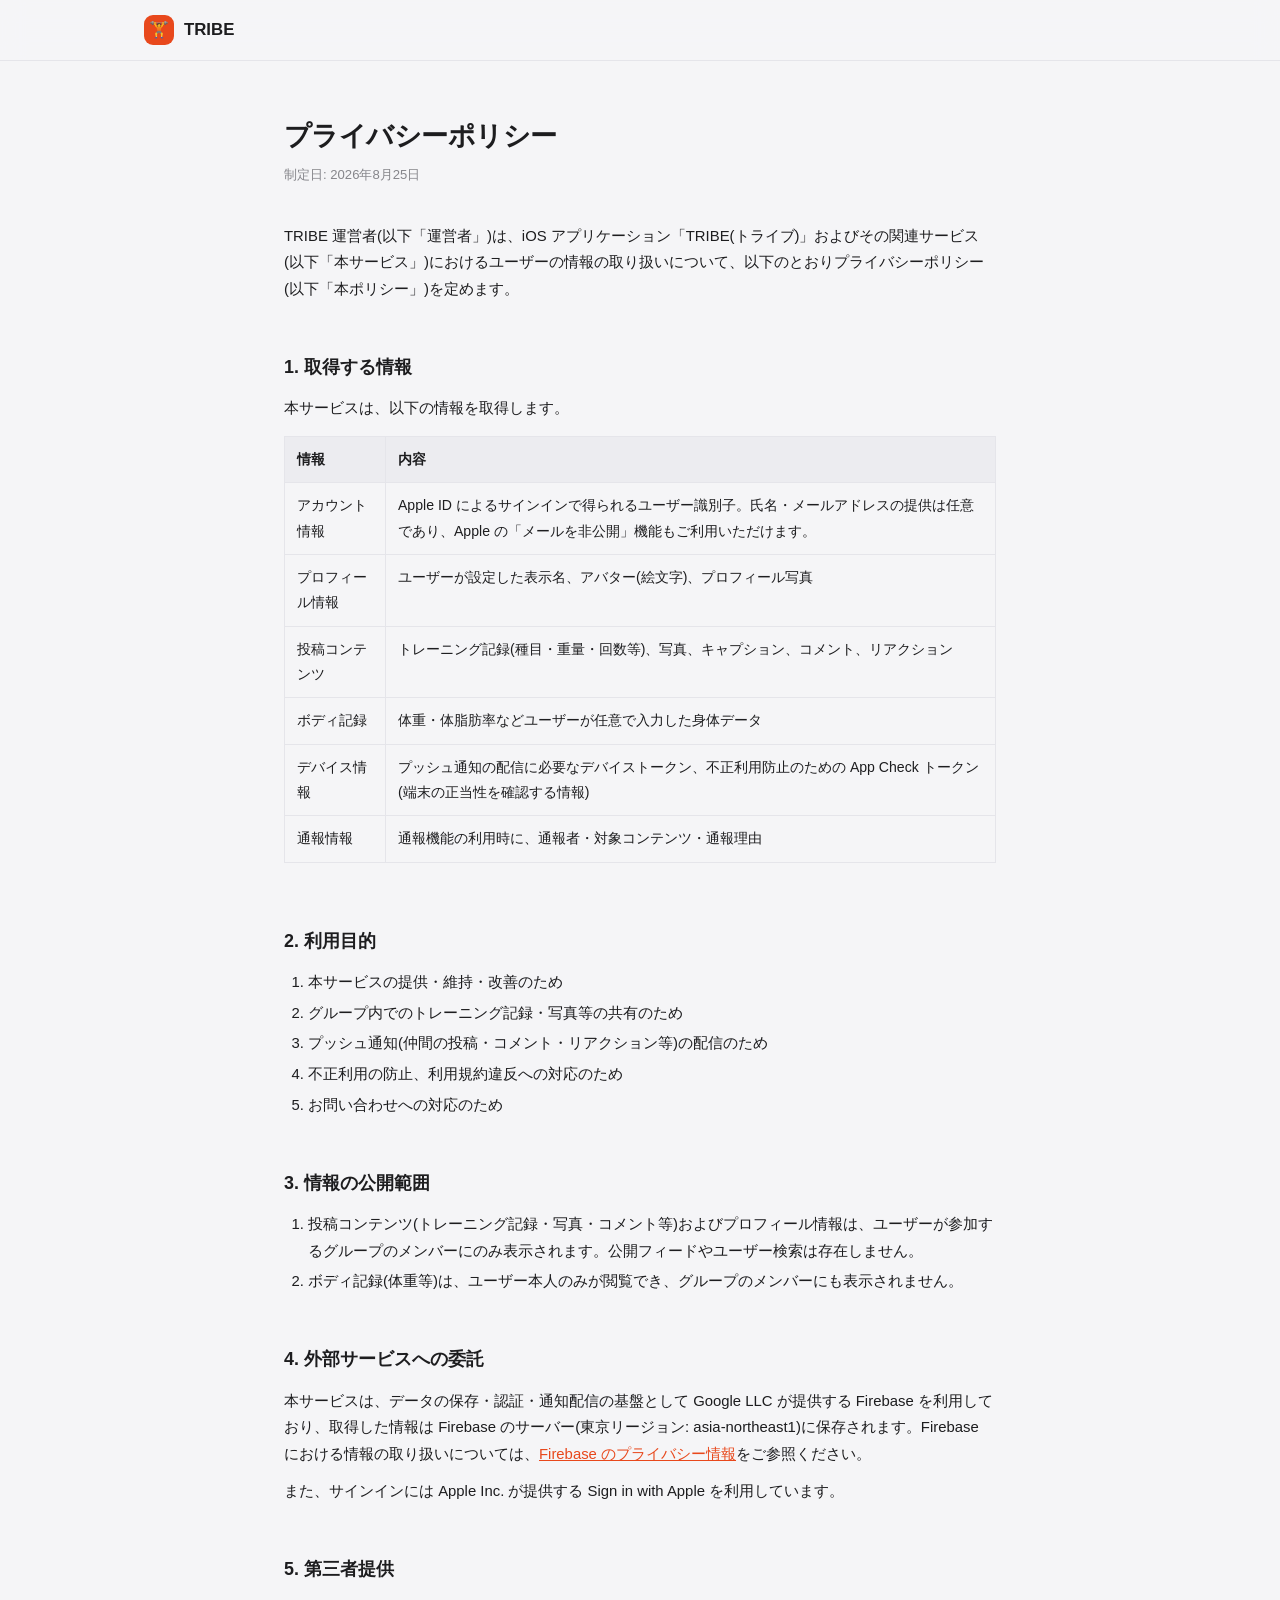
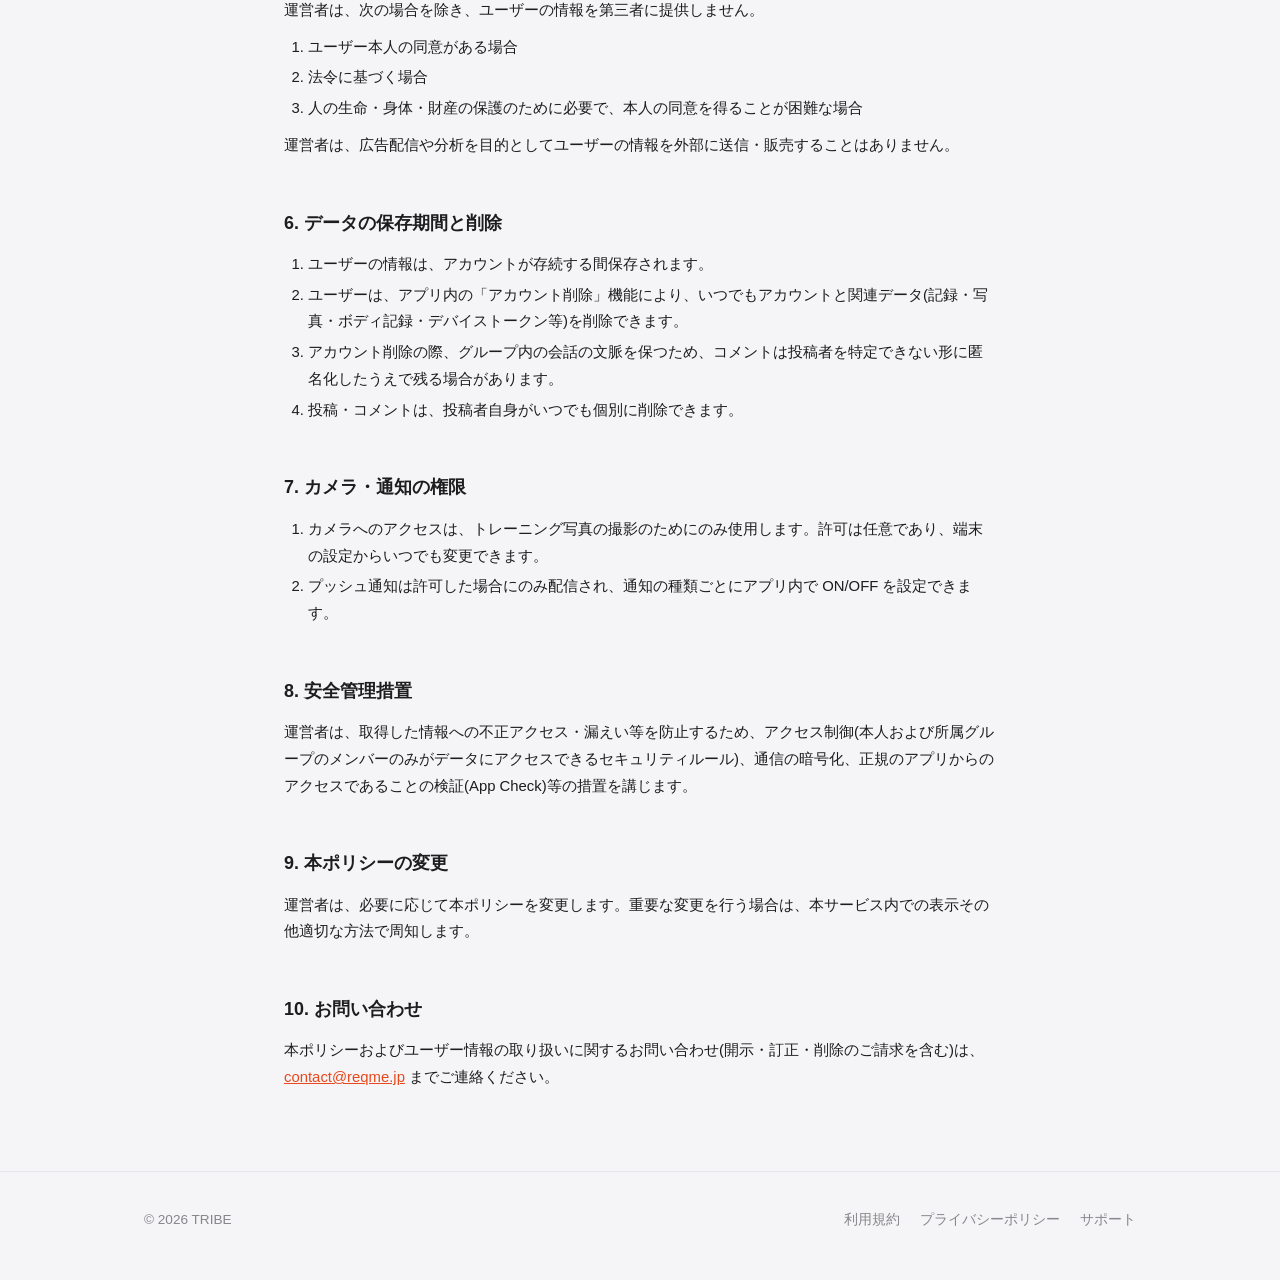
==== commit 84172461: "Rename brand casing to TRIBE across pages" ====
--- a/privacy.html
+++ b/privacy.html
@@ -3,7 +3,7 @@
 <head>
 <meta charset="UTF-8">
 <meta name="viewport" content="width=device-width, initial-scale=1.0">
-<title>プライバシーポリシー — Tribe</title>
+<title>プライバシーポリシー — TRIBE</title>
 <meta name="robots" content="noindex">
 <link rel="stylesheet" href="assets/style.css">
 <link rel="icon" type="image/png" href="app_icon.png">
@@ -14,7 +14,7 @@
   <div class="wrap">
     <a class="brand" href="./">
       <span class="brand-mark">🏋️</span>
-      Tribe
+      TRIBE
     </a>
   </div>
 </header>
@@ -23,7 +23,7 @@
   <h1 class="display">プライバシーポリシー</h1>
   <p class="doc-date">制定日: 2026年8月25日</p>
 
-  <p>Tribe 運営者(以下「運営者」)は、iOS アプリケーション「Tribe(トライブ)」およびその関連サービス(以下「本サービス」)におけるユーザーの情報の取り扱いについて、以下のとおりプライバシーポリシー(以下「本ポリシー」)を定めます。</p>
+  <p>TRIBE 運営者(以下「運営者」)は、iOS アプリケーション「TRIBE(トライブ)」およびその関連サービス(以下「本サービス」)におけるユーザーの情報の取り扱いについて、以下のとおりプライバシーポリシー(以下「本ポリシー」)を定めます。</p>
 
   <h2>1. 取得する情報</h2>
   <p>本サービスは、以下の情報を取得します。</p>
@@ -93,7 +93,7 @@
 
 <footer class="site-footer">
   <div class="wrap">
-    <span>© 2026 Tribe</span>
+    <span>© 2026 TRIBE</span>
     <nav class="footer-links" aria-label="フッター">
       <a href="terms.html">利用規約</a>
       <a href="privacy.html">プライバシーポリシー</a>
--- a/assets/style.css
+++ b/assets/style.css
@@ -1,4 +1,4 @@
-/* training-log site — shared styles (Apple 風ニュートラル + アクセントに炎のオレンジ) */
+/* Tribe site — shared styles (Apple 風ニュートラル + アクセントに炎のオレンジ) */
 :root {
   --bg: #f5f5f7;
   --surface: #ffffff;
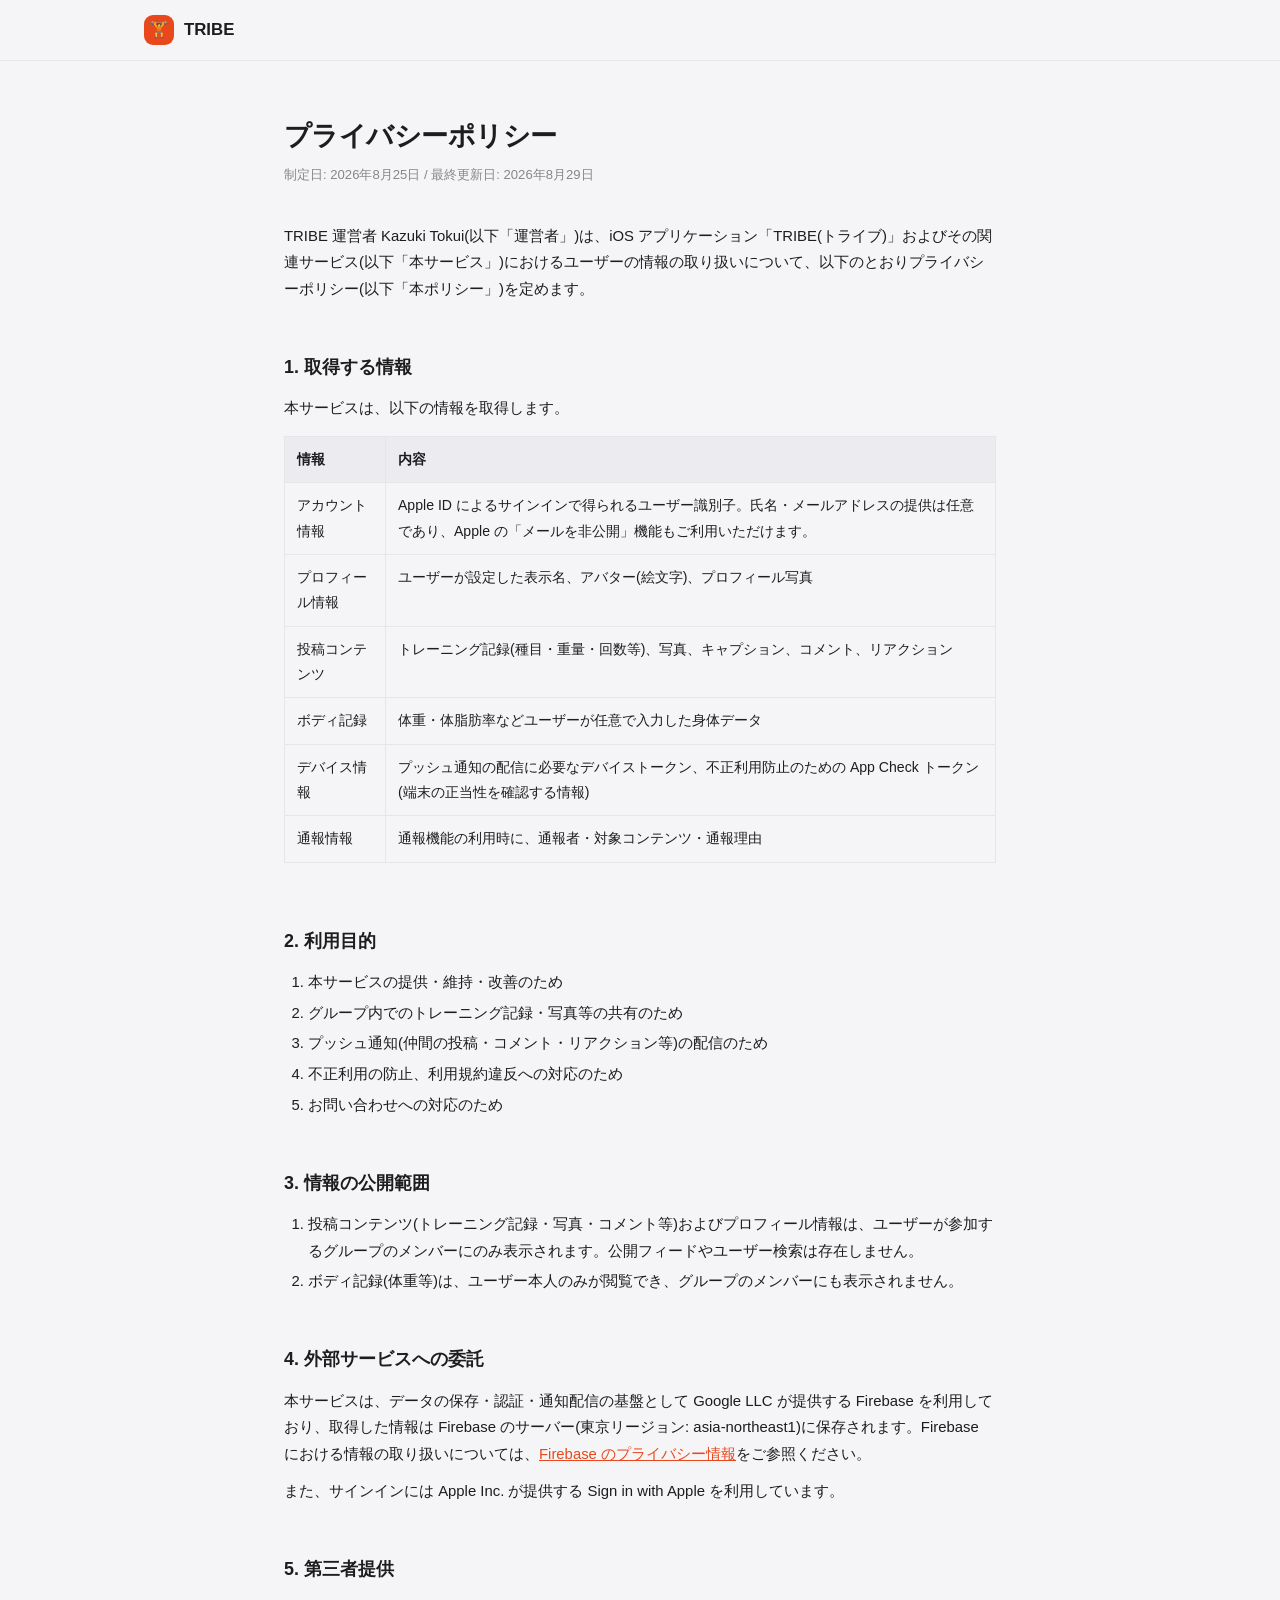
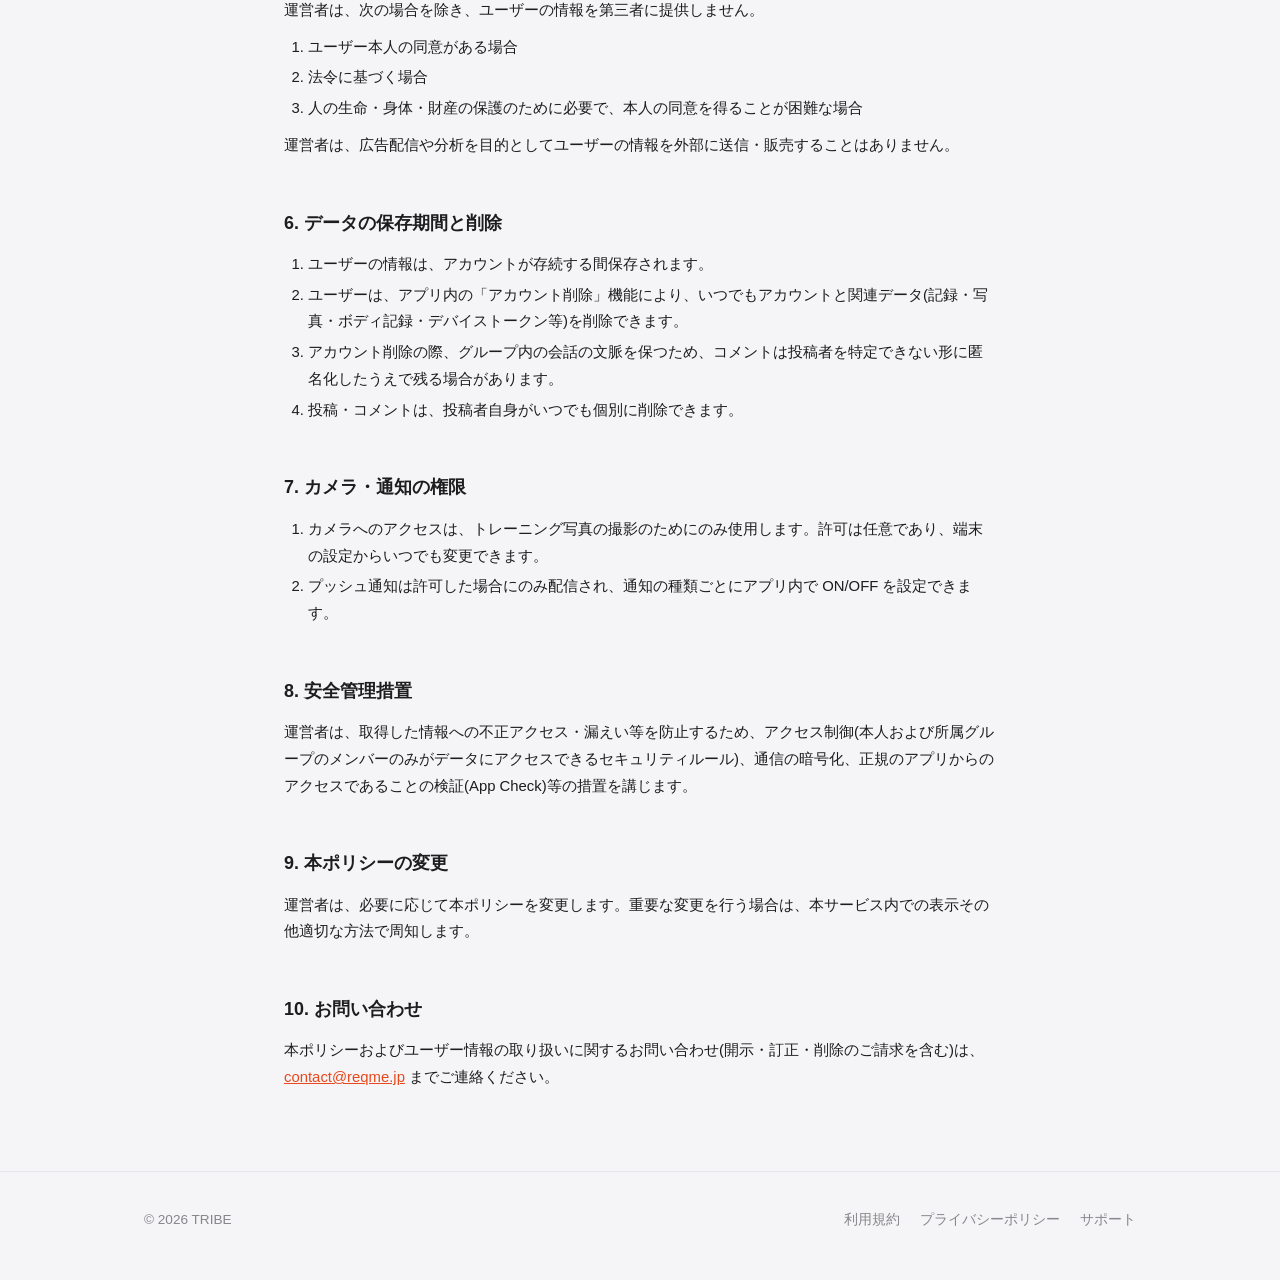
==== commit e962c07c: "Add operator name, liability carve-out, OG tags, badge TODO" ====
--- a/privacy.html
+++ b/privacy.html
@@ -21,9 +21,9 @@
 
 <main class="doc">
   <h1 class="display">プライバシーポリシー</h1>
-  <p class="doc-date">制定日: 2026年8月25日</p>
+  <p class="doc-date">制定日: 2026年8月25日 / 最終更新日: 2026年8月29日</p>
 
-  <p>TRIBE 運営者(以下「運営者」)は、iOS アプリケーション「TRIBE(トライブ)」およびその関連サービス(以下「本サービス」)におけるユーザーの情報の取り扱いについて、以下のとおりプライバシーポリシー(以下「本ポリシー」)を定めます。</p>
+  <p>TRIBE 運営者 Kazuki Tokui(以下「運営者」)は、iOS アプリケーション「TRIBE(トライブ)」およびその関連サービス(以下「本サービス」)におけるユーザーの情報の取り扱いについて、以下のとおりプライバシーポリシー(以下「本ポリシー」)を定めます。</p>
 
   <h2>1. 取得する情報</h2>
   <p>本サービスは、以下の情報を取得します。</p>
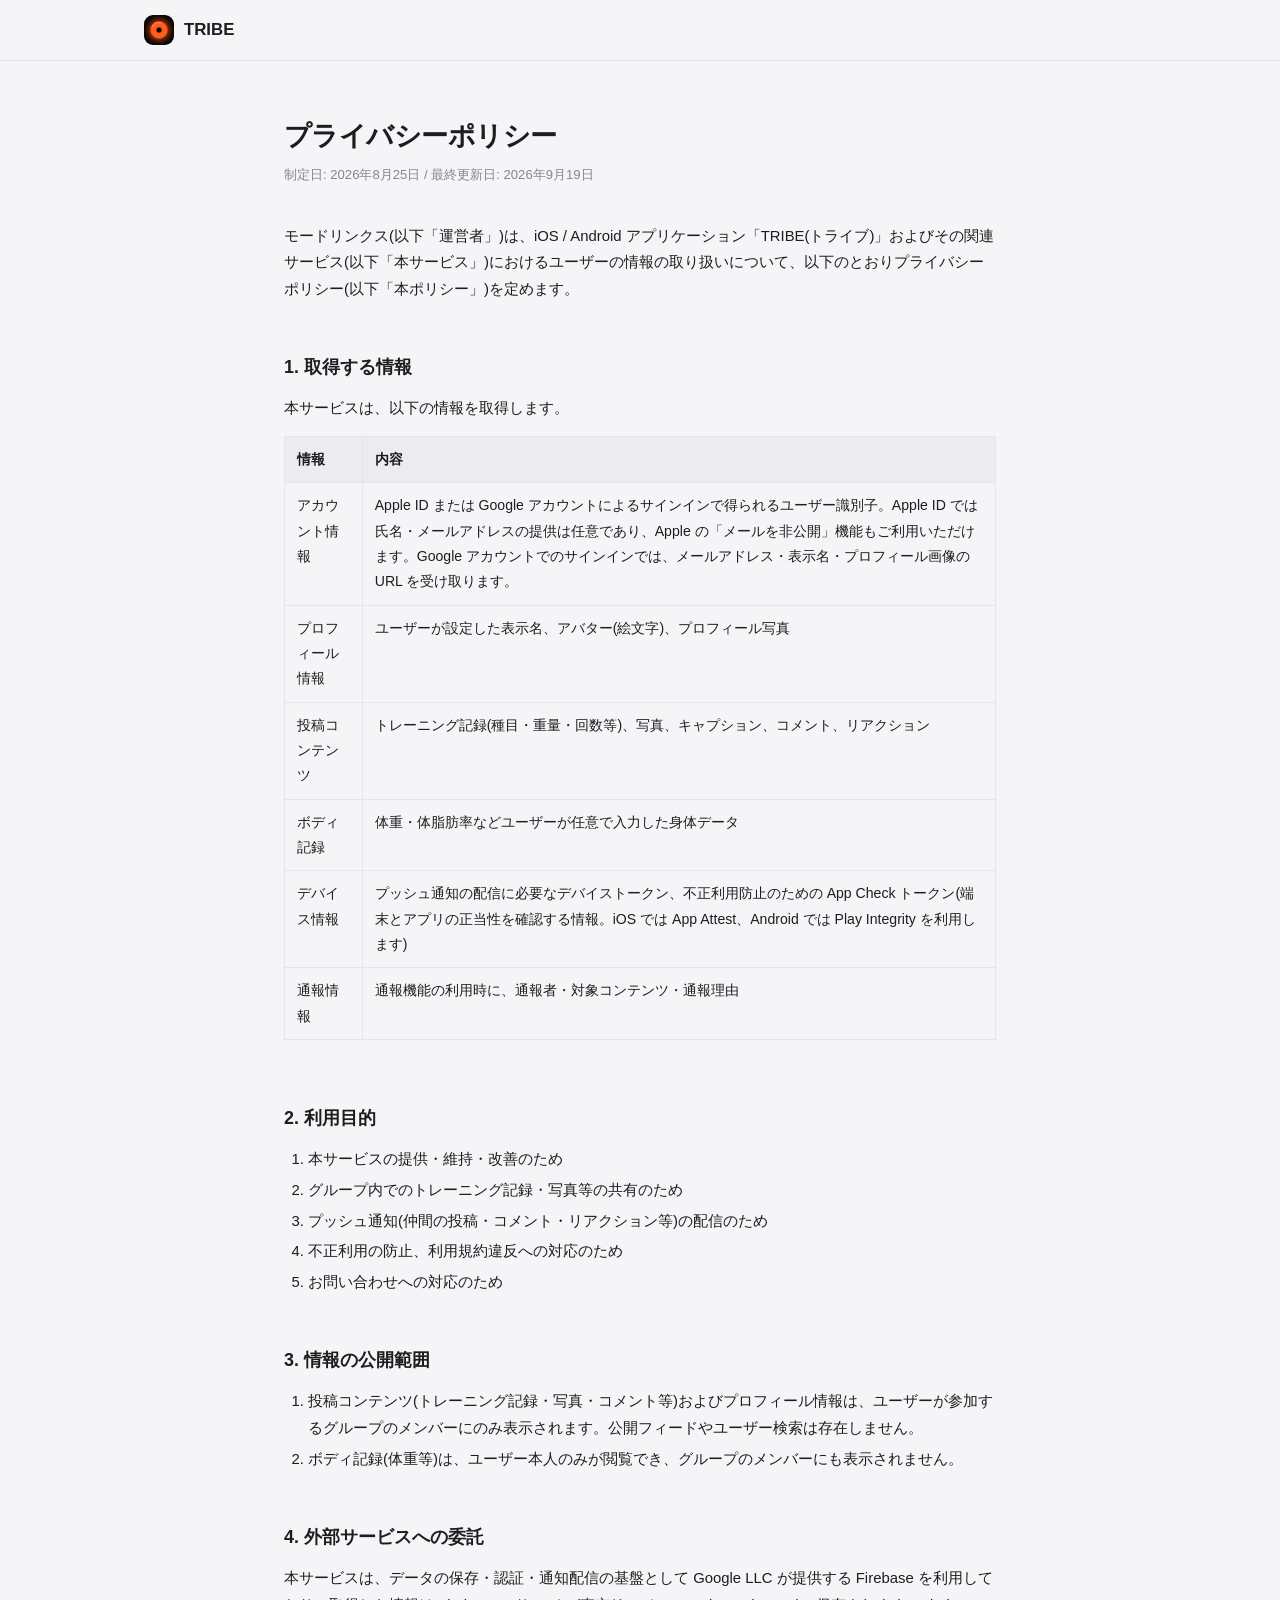
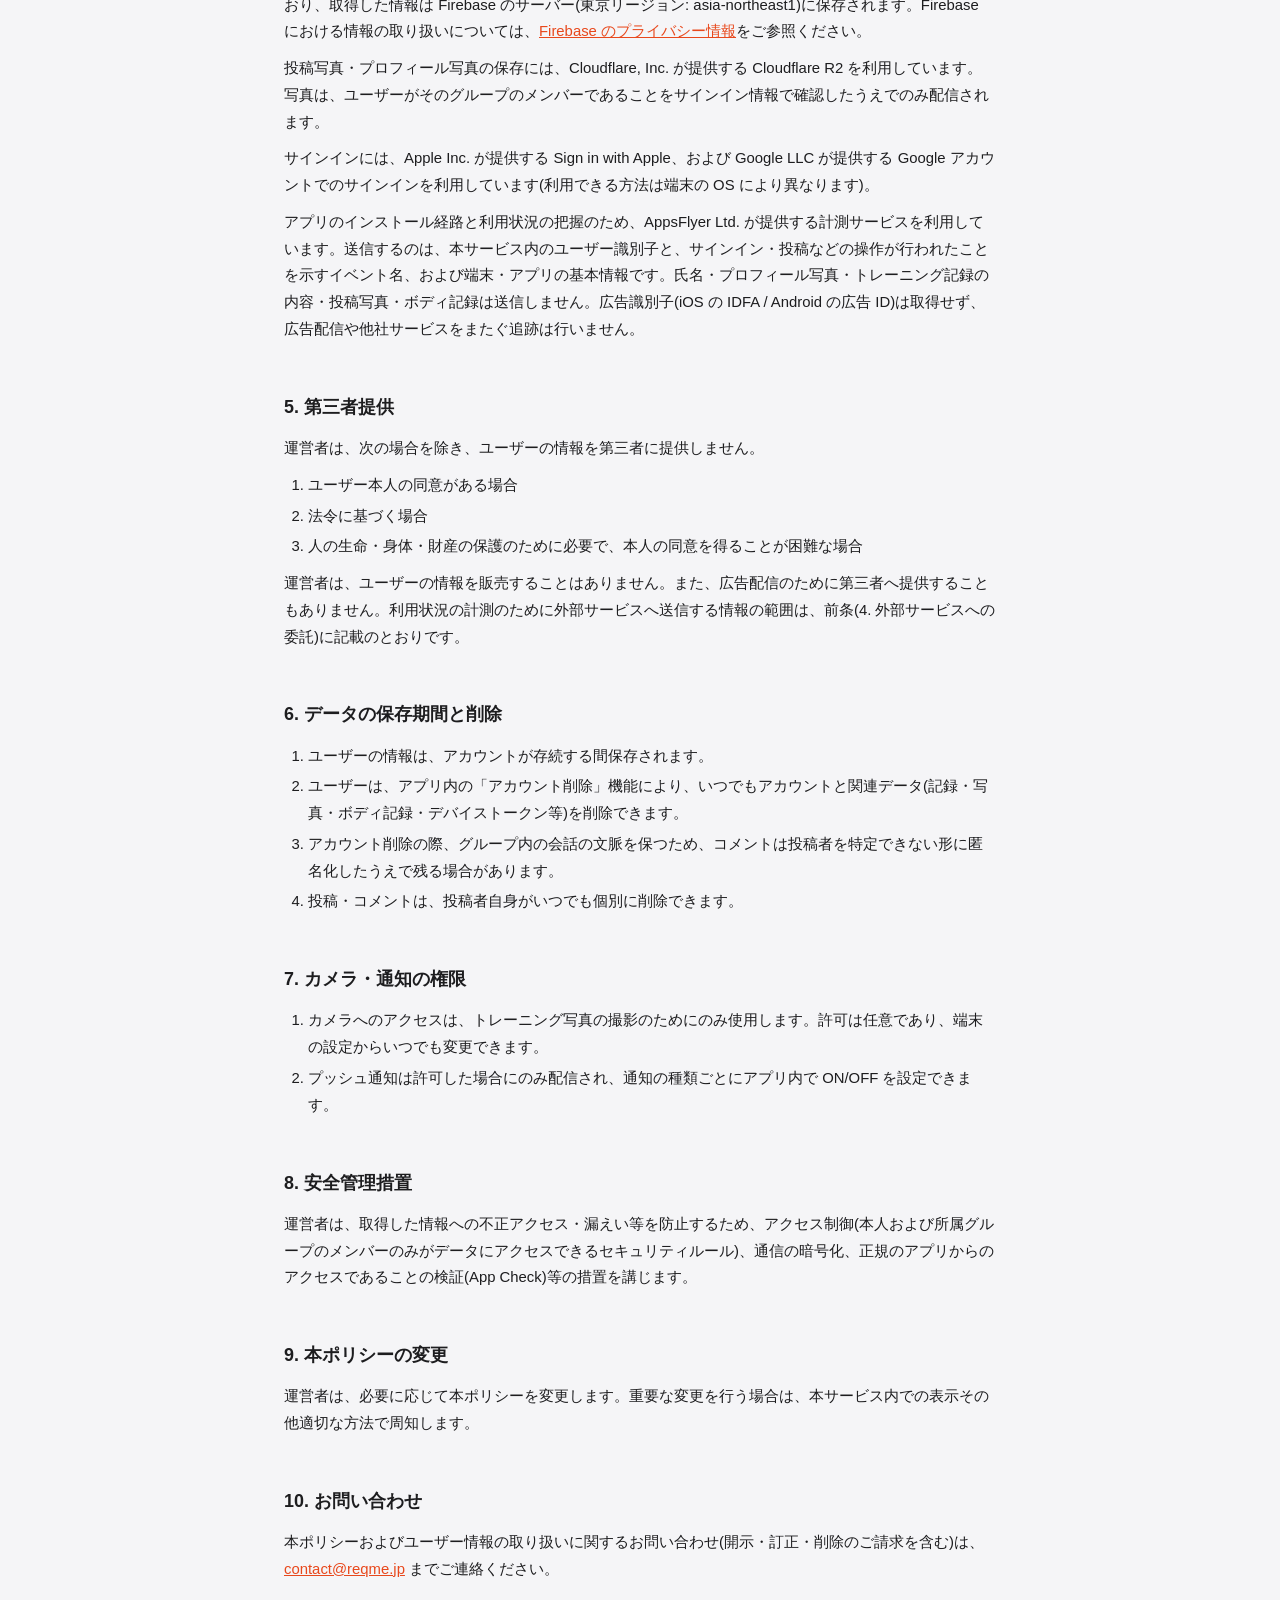
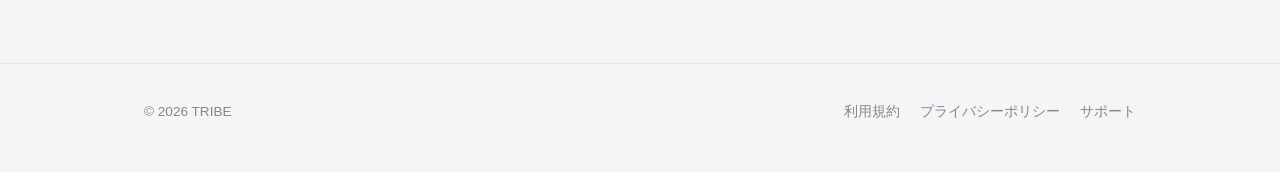
==== commit 399640be: "Cover Android, use the app icon, and name the operator モードリンクス - The header mark on the document pag" ====
--- a/privacy.html
+++ b/privacy.html
@@ -13,7 +13,7 @@
 <header class="site-header">
   <div class="wrap">
     <a class="brand" href="./">
-      <span class="brand-mark">🏋️</span>
+      <img class="brand-mark" src="app_icon.png" alt="" width="30" height="30">
       TRIBE
     </a>
   </div>
@@ -21,20 +21,20 @@
 
 <main class="doc">
   <h1 class="display">プライバシーポリシー</h1>
-  <p class="doc-date">制定日: 2026年8月25日 / 最終更新日: 2026年8月29日</p>
+  <p class="doc-date">制定日: 2026年8月25日 / 最終更新日: 2026年9月19日</p>
 
-  <p>TRIBE 運営者 Kazuki Tokui(以下「運営者」)は、iOS アプリケーション「TRIBE(トライブ)」およびその関連サービス(以下「本サービス」)におけるユーザーの情報の取り扱いについて、以下のとおりプライバシーポリシー(以下「本ポリシー」)を定めます。</p>
+  <p>モードリンクス(以下「運営者」)は、iOS / Android アプリケーション「TRIBE(トライブ)」およびその関連サービス(以下「本サービス」)におけるユーザーの情報の取り扱いについて、以下のとおりプライバシーポリシー(以下「本ポリシー」)を定めます。</p>
 
   <h2>1. 取得する情報</h2>
   <p>本サービスは、以下の情報を取得します。</p>
   <div class="table-scroll">
     <table>
       <tr><th>情報</th><th>内容</th></tr>
-      <tr><td>アカウント情報</td><td>Apple ID によるサインインで得られるユーザー識別子。氏名・メールアドレスの提供は任意であり、Apple の「メールを非公開」機能もご利用いただけます。</td></tr>
+      <tr><td>アカウント情報</td><td>Apple ID または Google アカウントによるサインインで得られるユーザー識別子。Apple ID では氏名・メールアドレスの提供は任意であり、Apple の「メールを非公開」機能もご利用いただけます。Google アカウントでのサインインでは、メールアドレス・表示名・プロフィール画像の URL を受け取ります。</td></tr>
       <tr><td>プロフィール情報</td><td>ユーザーが設定した表示名、アバター(絵文字)、プロフィール写真</td></tr>
       <tr><td>投稿コンテンツ</td><td>トレーニング記録(種目・重量・回数等)、写真、キャプション、コメント、リアクション</td></tr>
       <tr><td>ボディ記録</td><td>体重・体脂肪率などユーザーが任意で入力した身体データ</td></tr>
-      <tr><td>デバイス情報</td><td>プッシュ通知の配信に必要なデバイストークン、不正利用防止のための App Check トークン(端末の正当性を確認する情報)</td></tr>
+      <tr><td>デバイス情報</td><td>プッシュ通知の配信に必要なデバイストークン、不正利用防止のための App Check トークン(端末とアプリの正当性を確認する情報。iOS では App Attest、Android では Play Integrity を利用します)</td></tr>
       <tr><td>通報情報</td><td>通報機能の利用時に、通報者・対象コンテンツ・通報理由</td></tr>
     </table>
   </div>
@@ -56,7 +56,9 @@
 
   <h2>4. 外部サービスへの委託</h2>
   <p>本サービスは、データの保存・認証・通知配信の基盤として Google LLC が提供する Firebase を利用しており、取得した情報は Firebase のサーバー(東京リージョン: asia-northeast1)に保存されます。Firebase における情報の取り扱いについては、<a href="https://firebase.google.com/support/privacy" target="_blank" rel="noopener">Firebase のプライバシー情報</a>をご参照ください。</p>
-  <p>また、サインインには Apple Inc. が提供する Sign in with Apple を利用しています。</p>
+  <p>投稿写真・プロフィール写真の保存には、Cloudflare, Inc. が提供する Cloudflare R2 を利用しています。写真は、ユーザーがそのグループのメンバーであることをサインイン情報で確認したうえでのみ配信されます。</p>
+  <p>サインインには、Apple Inc. が提供する Sign in with Apple、および Google LLC が提供する Google アカウントでのサインインを利用しています(利用できる方法は端末の OS により異なります)。</p>
+  <p>アプリのインストール経路と利用状況の把握のため、AppsFlyer Ltd. が提供する計測サービスを利用しています。送信するのは、本サービス内のユーザー識別子と、サインイン・投稿などの操作が行われたことを示すイベント名、および端末・アプリの基本情報です。氏名・プロフィール写真・トレーニング記録の内容・投稿写真・ボディ記録は送信しません。広告識別子(iOS の IDFA / Android の広告 ID)は取得せず、広告配信や他社サービスをまたぐ追跡は行いません。</p>
 
   <h2>5. 第三者提供</h2>
   <p>運営者は、次の場合を除き、ユーザーの情報を第三者に提供しません。</p>
@@ -65,7 +67,7 @@
     <li>法令に基づく場合</li>
     <li>人の生命・身体・財産の保護のために必要で、本人の同意を得ることが困難な場合</li>
   </ol>
-  <p>運営者は、広告配信や分析を目的としてユーザーの情報を外部に送信・販売することはありません。</p>
+  <p>運営者は、ユーザーの情報を販売することはありません。また、広告配信のために第三者へ提供することもありません。利用状況の計測のために外部サービスへ送信する情報の範囲は、前条(4. 外部サービスへの委託)に記載のとおりです。</p>
 
   <h2>6. データの保存期間と削除</h2>
   <ol>
--- a/assets/style.css
+++ b/assets/style.css
@@ -78,8 +78,7 @@
 }
 .brand-mark {
   width: 30px; height: 30px; border-radius: 9px;
-  background: var(--ember); color: #FFF;
-  display: grid; place-items: center; font-size: 16px;
+  display: block; object-fit: cover;
 }
 .site-nav { display: flex; gap: 22px; }
 .site-nav a {
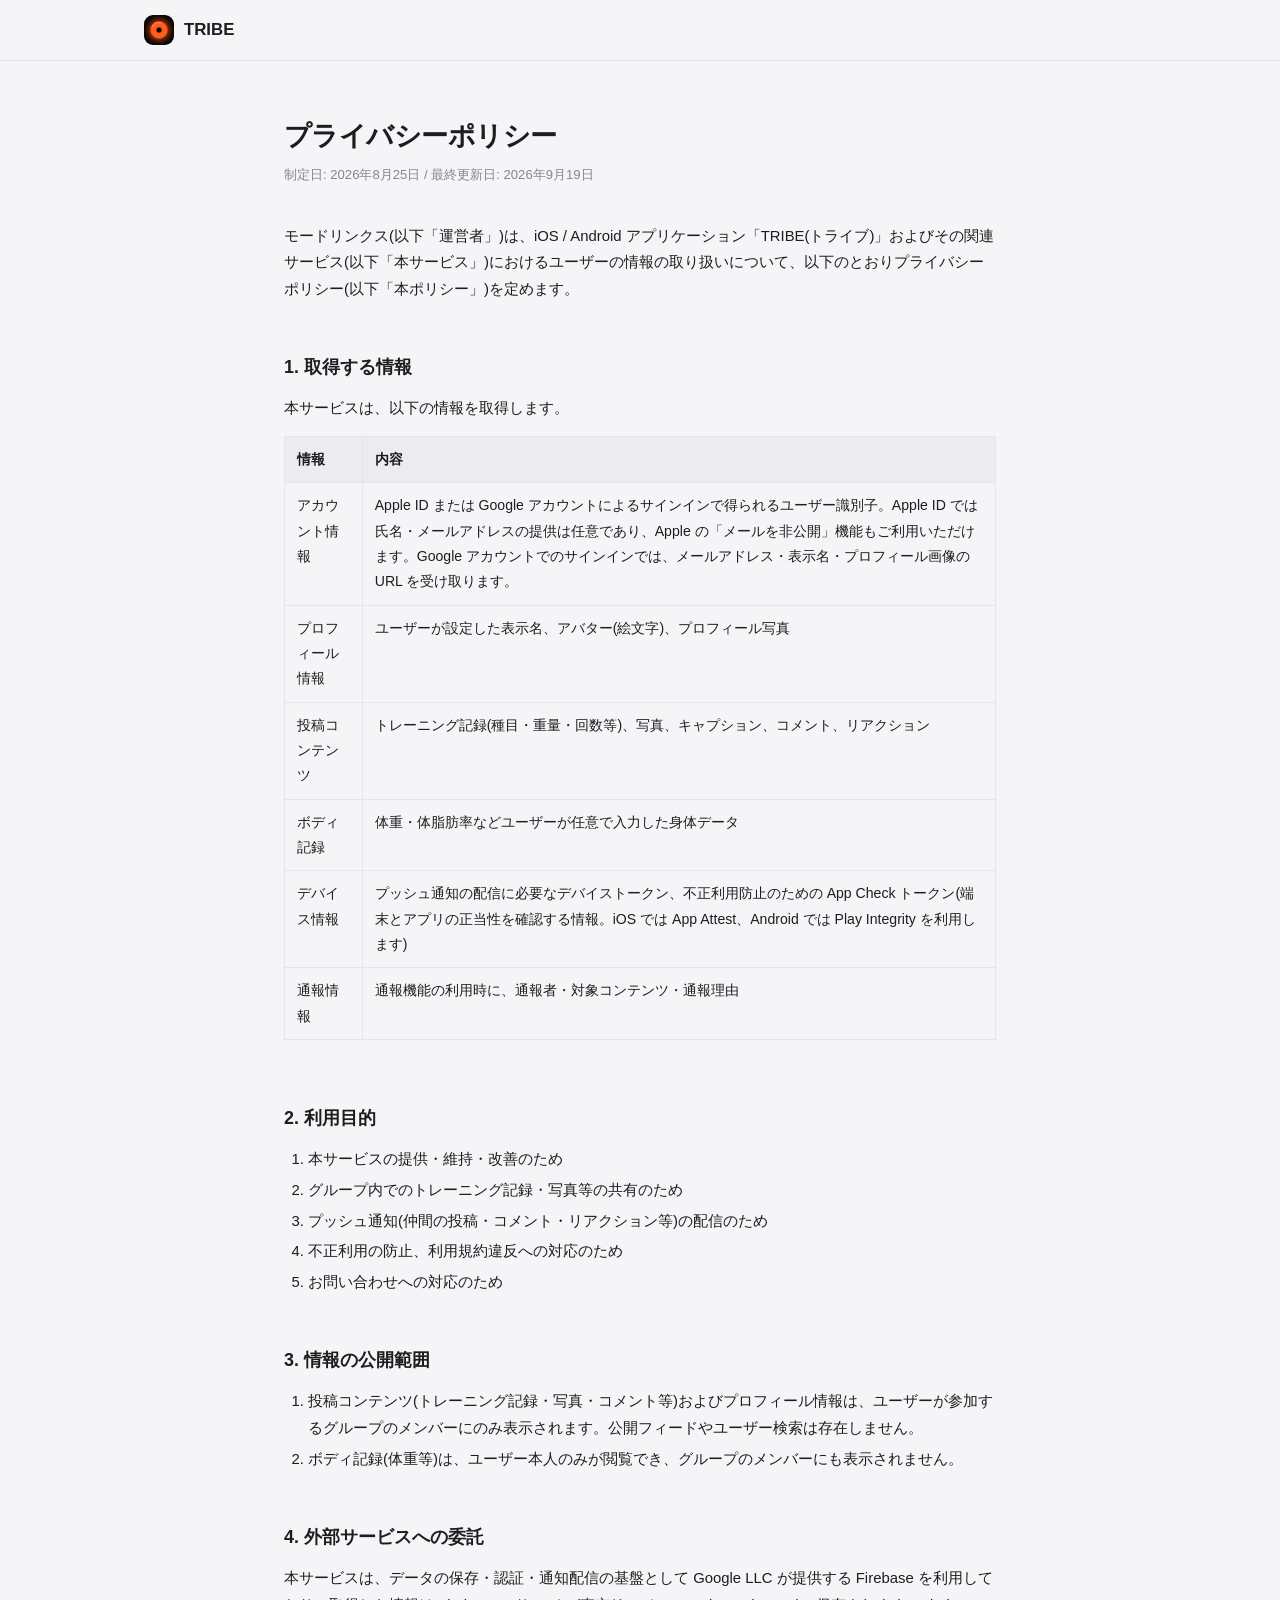
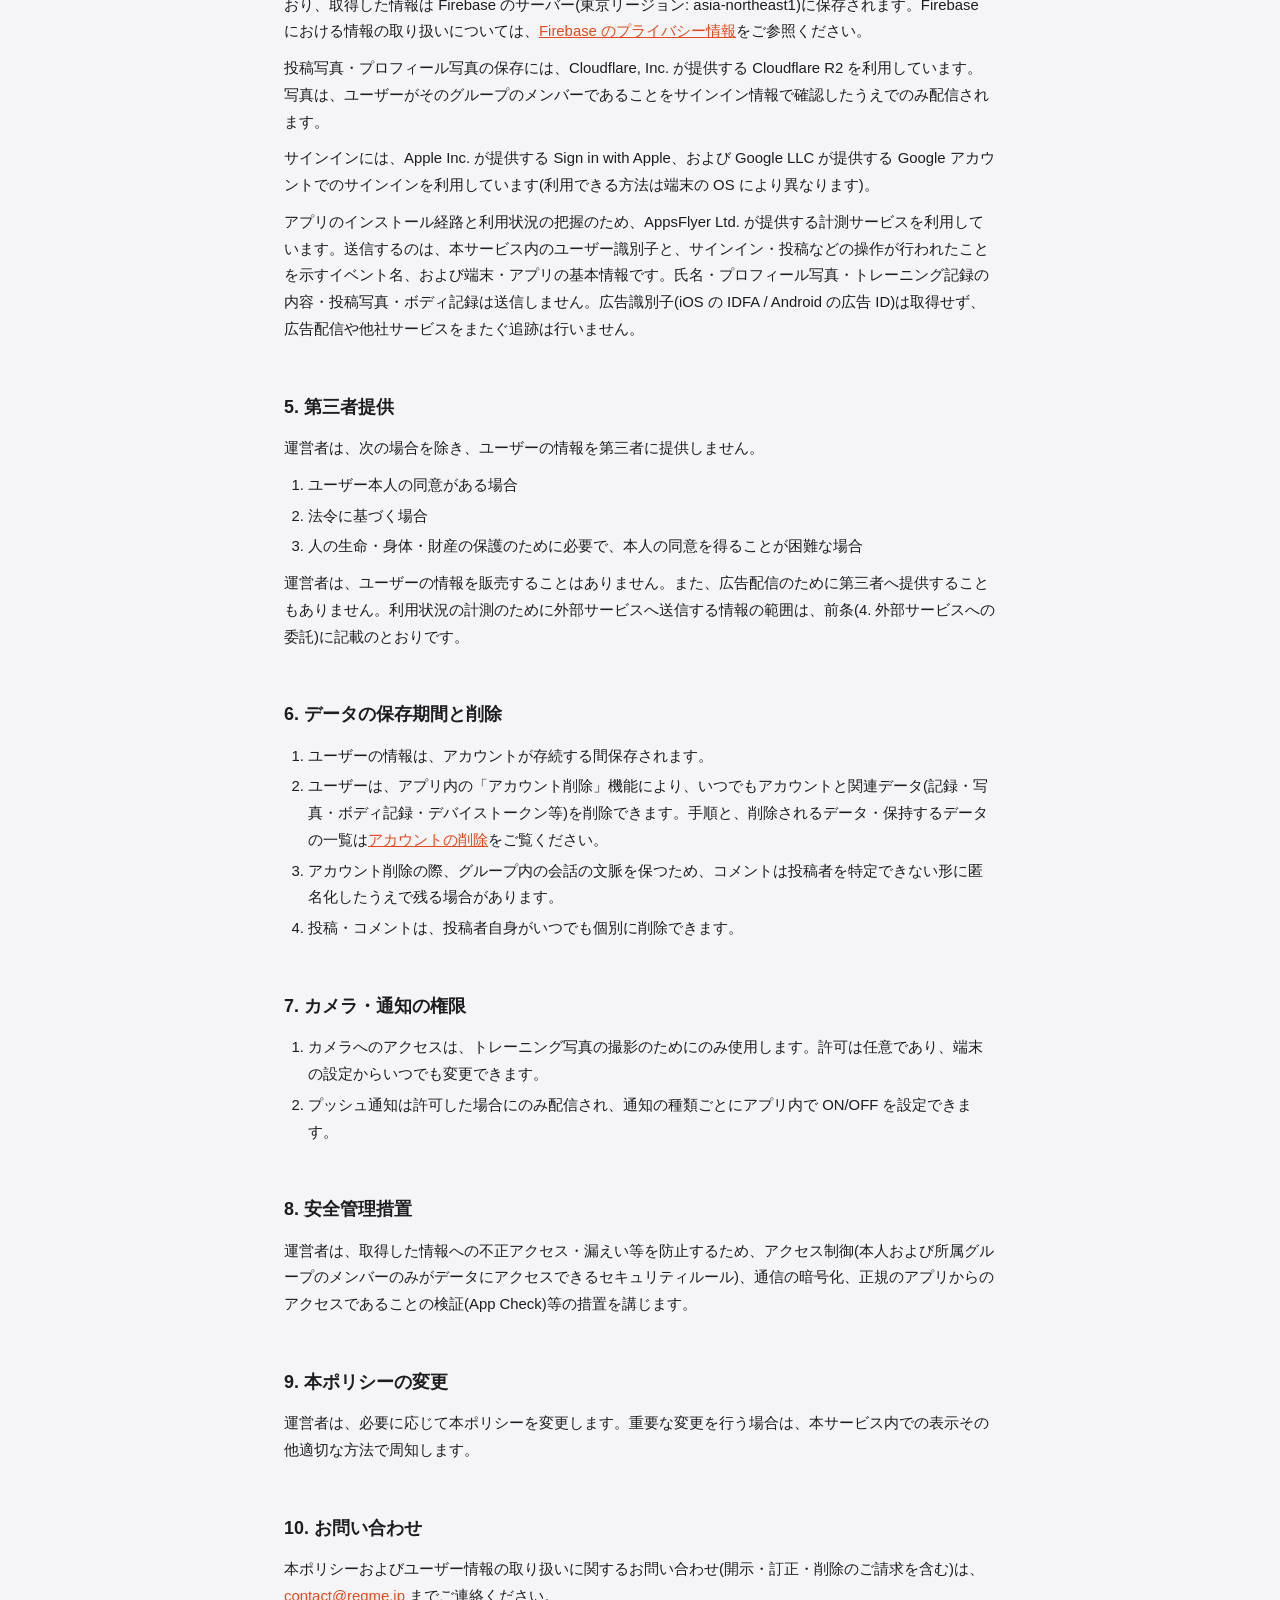
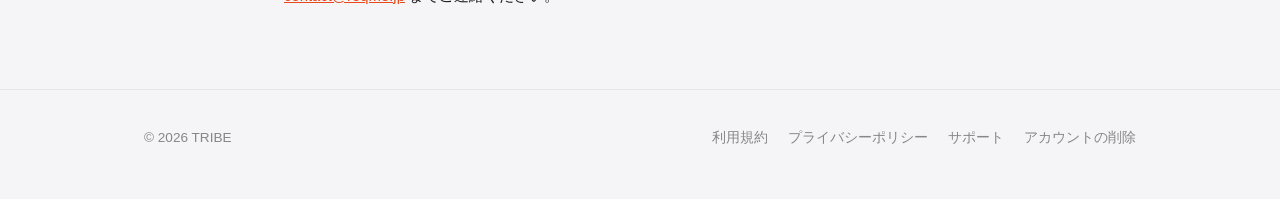
==== commit 12bec88a: "Add an account deletion page for the Play listing Google Play asks for a URL where users can request" ====
--- a/privacy.html
+++ b/privacy.html
@@ -72,7 +72,7 @@
   <h2>6. データの保存期間と削除</h2>
   <ol>
     <li>ユーザーの情報は、アカウントが存続する間保存されます。</li>
-    <li>ユーザーは、アプリ内の「アカウント削除」機能により、いつでもアカウントと関連データ(記録・写真・ボディ記録・デバイストークン等)を削除できます。</li>
+    <li>ユーザーは、アプリ内の「アカウント削除」機能により、いつでもアカウントと関連データ(記録・写真・ボディ記録・デバイストークン等)を削除できます。手順と、削除されるデータ・保持するデータの一覧は<a href="account-deletion.html">アカウントの削除</a>をご覧ください。</li>
     <li>アカウント削除の際、グループ内の会話の文脈を保つため、コメントは投稿者を特定できない形に匿名化したうえで残る場合があります。</li>
     <li>投稿・コメントは、投稿者自身がいつでも個別に削除できます。</li>
   </ol>
@@ -100,6 +100,7 @@
       <a href="terms.html">利用規約</a>
       <a href="privacy.html">プライバシーポリシー</a>
       <a href="support.html">サポート</a>
+      <a href="account-deletion.html">アカウントの削除</a>
     </nav>
   </div>
 </footer>
--- a/assets/style.css
+++ b/assets/style.css
@@ -276,6 +276,7 @@
 }
 .doc th { background: var(--surface-hi); font-weight: 700; white-space: nowrap; }
 .table-scroll { overflow-x: auto; }
+.doc hr { border: 0; border-top: 1px solid var(--line); margin: 48px 0 8px; }
 
 /* ---- responsive ---- */
 @media (max-width: 860px) {
